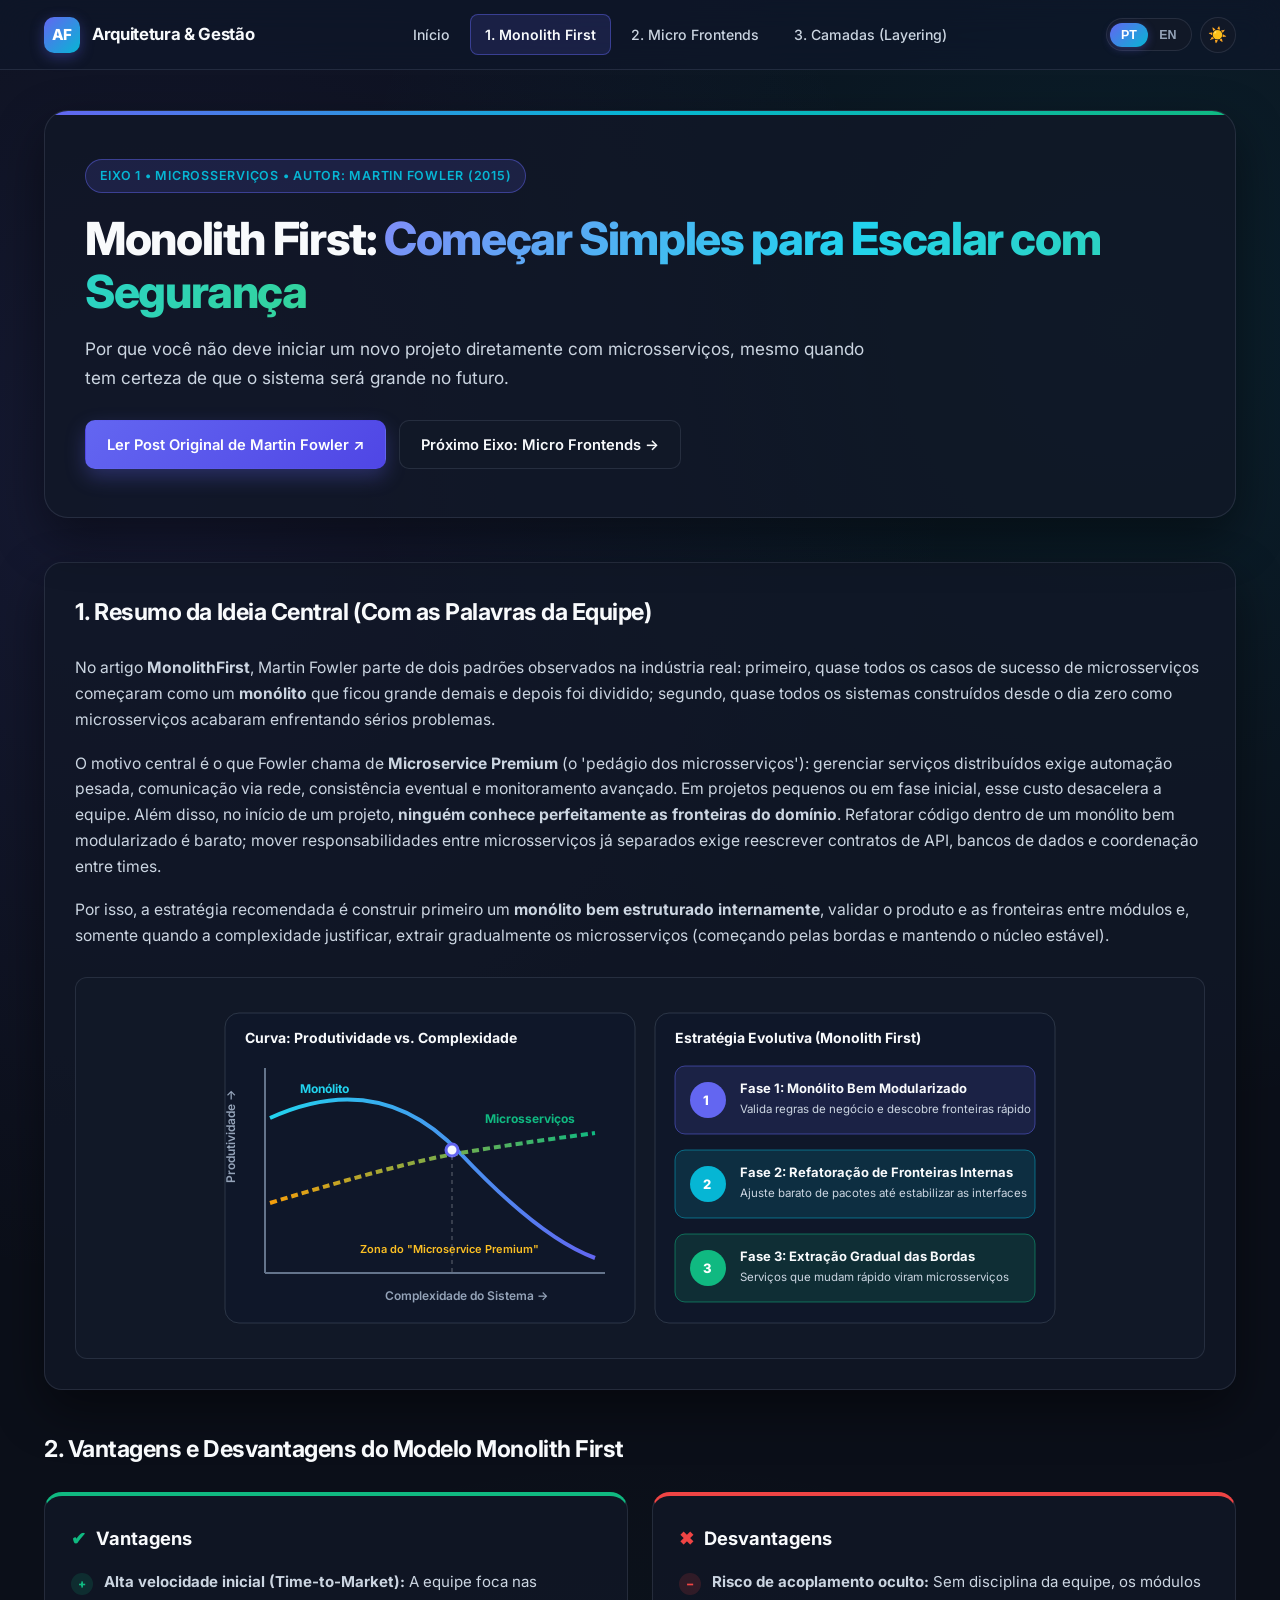
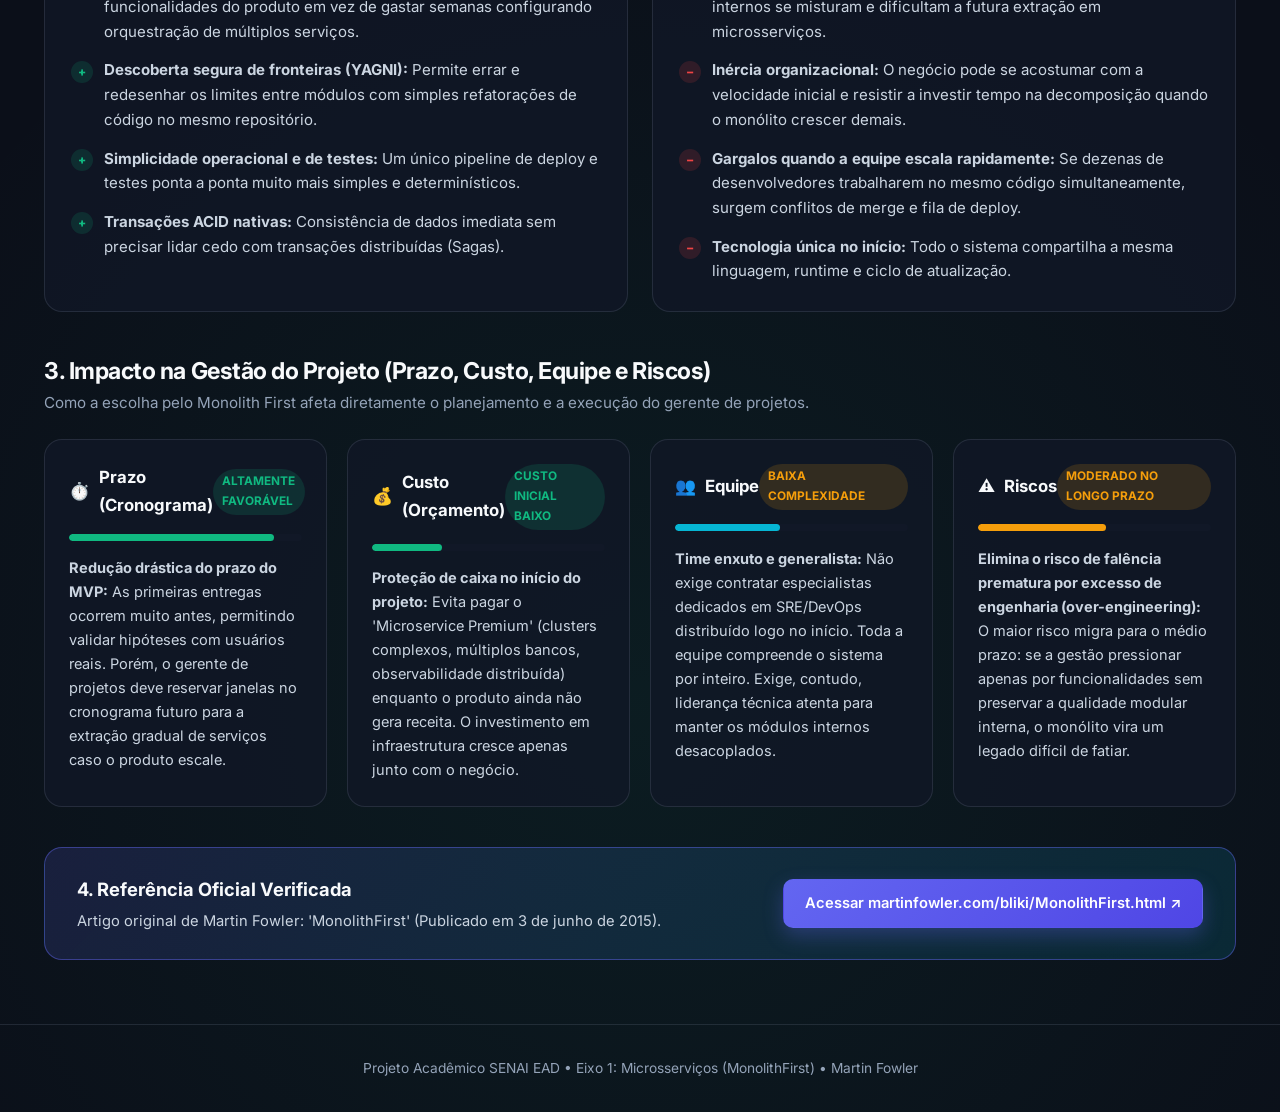
==== eixo1-monolith-first.html @ 69a6e4c3 "feat: site completo de Arquitetura de Software e Gestão de Projetos (PT/EN)" ====
<!DOCTYPE html>
<html lang="pt-BR" data-theme="dark">
<head>
  <meta charset="UTF-8" />
  <meta name="viewport" content="width=device-width, initial-scale=1.0" />
  <title>Eixo 1: Monolith First | Arquitetura & Gestão de Projetos</title>
  <link rel="preconnect" href="https://fonts.googleapis.com">
  <link rel="preconnect" href="https://fonts.gstatic.com" crossorigin>
  <link href="https://fonts.googleapis.com/css2?family=Inter:wght@400;500;600;700;800&family=JetBrains+Mono:wght@500&display=swap" rel="stylesheet">
  <link rel="stylesheet" href="styles.css" />
</head>
<body>
  <header class="navbar">
    <div class="navbar-inner">
      <a href="index.html" class="brand">
        <span class="brand-badge">AF</span>
        <span data-pt="Arquitetura & Gestão" data-en="Architecture & PM">Arquitetura & Gestão</span>
      </a>

      <nav class="nav-links">
        <a href="index.html" class="nav-link" data-pt="Início" data-en="Home">Início</a>
        <a href="eixo1-monolith-first.html" class="nav-link active" data-pt="1. Monolith First" data-en="1. Monolith First">1. Monolith First</a>
        <a href="eixo2-micro-frontends.html" class="nav-link" data-pt="2. Micro Frontends" data-en="2. Micro Frontends">2. Micro Frontends</a>
        <a href="eixo3-layering.html" class="nav-link" data-pt="3. Camadas (Layering)" data-en="3. Layering">3. Camadas (Layering)</a>
      </nav>

      <div class="nav-controls">
        <div class="lang-switch" role="group" aria-label="Idioma / Language">
          <button type="button" class="lang-btn active" data-lang="pt">PT</button>
          <button type="button" class="lang-btn" data-lang="en">EN</button>
        </div>
        <button type="button" id="theme-toggle" class="theme-btn" aria-label="Alternar tema">☀️</button>
      </div>
    </div>
  </header>

  <main class="container">
    <!-- Hero -->
    <section class="hero">
      <div class="eyebrow" data-pt="Eixo 1 • Microsserviços • Autor: Martin Fowler (2015)" data-en="Axis 1 • Microservices • Author: Martin Fowler (2015)">
        Eixo 1 • Microsserviços • Autor: Martin Fowler (2015)
      </div>
      <h1>
        <span>Monolith First:</span>
        <span class="gradient-text" data-pt="Começar Simples para Escalar com Segurança" data-en="Start Simple to Scale Safely">Começar Simples para Escalar com Segurança</span>
      </h1>
      <p class="hero-subtitle"
         data-pt="Por que você não deve iniciar um novo projeto diretamente com microsserviços, mesmo quando tem certeza de que o sistema será grande no futuro."
         data-en="Why you shouldn't start a new project with microservices right away, even if you're sure the application will be big enough to make it worthwhile.">
        Por que você não deve iniciar um novo projeto diretamente com microsserviços, mesmo quando tem certeza de que o sistema será grande no futuro.
      </p>
      <div class="hero-meta">
        <a href="https://martinfowler.com/bliki/MonolithFirst.html" target="_blank" rel="noopener" class="btn btn-primary"
           data-pt="Ler Post Original de Martin Fowler ↗" data-en="Read Martin Fowler's Original Post ↗">
          Ler Post Original de Martin Fowler ↗
        </a>
        <a href="eixo2-micro-frontends.html" class="btn btn-outline"
           data-pt="Próximo Eixo: Micro Frontends →" data-en="Next Axis: Micro Frontends →">
          Próximo Eixo: Micro Frontends →
        </a>
      </div>
    </section>

    <!-- 1. Resumo da Ideia Central -->
    <section class="diagram-box">
      <div class="section-header">
        <div>
          <h2 class="section-title" data-pt="1. Resumo da Ideia Central (Com as Palavras da Equipe)" data-en="1. Core Idea Summary (In Our Team's Words)">
            1. Resumo da Ideia Central (Com as Palavras da Equipe)
          </h2>
        </div>
      </div>

      <div style="display:grid;gap:1.1rem;color:var(--text-secondary);font-size:0.98rem;margin-bottom:1.75rem;">
        <p data-pt="No artigo <strong>MonolithFirst</strong>, Martin Fowler parte de dois padrões observados na indústria real: primeiro, quase todos os casos de sucesso de microsserviços começaram como um <strong>monólito</strong> que ficou grande demais e depois foi dividido; segundo, quase todos os sistemas construídos desde o dia zero como microsserviços acabaram enfrentando sérios problemas."
           data-en="In <strong>MonolithFirst</strong>, Martin Fowler starts from two real-world industry patterns: first, almost all successful microservice stories started with a <strong>monolith</strong> that got too big and was broken up; second, almost all systems built as a microservice system from scratch ended up in serious trouble.">
          No artigo <strong>MonolithFirst</strong>, Martin Fowler parte de dois padrões observados na indústria real: primeiro, quase todos os casos de sucesso de microsserviços começaram como um <strong>monólito</strong> que ficou grande demais e depois foi dividido; segundo, quase todos os sistemas construídos desde o dia zero como microsserviços acabaram enfrentando sérios problemas.
        </p>
        <p data-pt="O motivo central é o que Fowler chama de <strong>Microservice Premium</strong> (o 'pedágio dos microsserviços'): gerenciar serviços distribuídos exige automação pesada, comunicação via rede, consistência eventual e monitoramento avançado. Em projetos pequenos ou em fase inicial, esse custo desacelera a equipe. Além disso, no início de um projeto, <strong>ninguém conhece perfeitamente as fronteiras do domínio</strong>. Refatorar código dentro de um monólito bem modularizado é barato; mover responsabilidades entre microsserviços já separados exige reescrever contratos de API, bancos de dados e coordenação entre times."
           data-en="The core reason is what Fowler calls the <strong>Microservice Premium</strong>: managing distributed services demands heavy automation, network communication, eventual consistency, and advanced monitoring. Early in a project, this overhead slows the team down. Furthermore, at the start of any project, <strong>nobody truly knows where the right domain boundaries lie</strong>. Refactoring inside a well-modularized monolith is cheap; moving responsibilities across separate microservices requires rewriting API contracts, databases, and cross-team coordination.">
          O motivo central é o que Fowler chama de <strong>Microservice Premium</strong> (o 'pedágio dos microsserviços'): gerenciar serviços distribuídos exige automação pesada, comunicação via rede, consistência eventual e monitoramento avançado. Em projetos pequenos ou em fase inicial, esse custo desacelera a equipe. Além disso, no início de um projeto, <strong>ninguém conhece perfeitamente as fronteiras do domínio</strong>. Refatorar código dentro de um monólito bem modularizado é barato; mover responsabilidades entre microsserviços já separados exige reescrever contratos de API, bancos de dados e coordenação entre times.
        </p>
        <p data-pt="Por isso, a estratégia recomendada é construir primeiro um <strong>monólito bem estruturado internamente</strong>, validar o produto e as fronteiras entre módulos e, somente quando a complexidade justificar, extrair gradualmente os microsserviços (começando pelas bordas e mantendo o núcleo estável)."
           data-en="Therefore, the recommended strategy is to first build a <strong>well-structured monolith</strong>, validate the product and module boundaries, and only when complexity justifies it, gradually peel off microservices (starting at the edges while keeping a stable core).">
          Por isso, a estratégia recomendada é construir primeiro um <strong>monólito bem estruturado internamente</strong>, validar o produto e as fronteiras entre módulos e, somente quando a complexidade justificar, extrair gradualmente os microsserviços (começando pelas bordas e mantendo o núcleo estável).
        </p>
      </div>

      <!-- Diagrama SVG: Curva de Produtividade & Evolução Monolith First -->
      <div class="svg-container">
        <svg viewBox="0 0 860 340" width="860" height="340" xmlns="http://www.w3.org/2000/svg" role="img" aria-label="Curva Monolith vs Microservices">
          <defs>
            <linearGradient id="gradMono" x1="0" y1="0" x2="1" y2="0">
              <stop offset="0%" stop-color="#22d3ee" />
              <stop offset="100%" stop-color="#6366f1" />
            </linearGradient>
            <linearGradient id="gradMicro" x1="0" y1="0" x2="1" y2="0">
              <stop offset="0%" stop-color="#f59e0b" />
              <stop offset="100%" stop-color="#10b981" />
            </linearGradient>
          </defs>

          <!-- Left Panel: Productivity vs Complexity Graph -->
          <rect x="15" y="15" width="410" height="310" rx="14" fill="rgba(15,23,42,0.7)" stroke="rgba(148,163,184,0.22)" />
          <text x="35" y="45" fill="#f8fafc" font-size="14" font-weight="700">Curva: Produtividade vs. Complexidade</text>

          <!-- Axes -->
          <line x1="55" y1="275" x2="395" y2="275" stroke="#64748b" stroke-width="2" />
          <line x1="55" y1="275" x2="55" y2="70" stroke="#64748b" stroke-width="2" />
          <text x="175" y="302" fill="#94a3b8" font-size="12" font-weight="600">Complexidade do Sistema →</text>
          <text x="25" y="185" fill="#94a3b8" font-size="12" font-weight="600" transform="rotate(-90 25,185)">Produtividade →</text>

          <!-- Monolith Curve -->
          <path d="M 60 120 Q 170 70, 250 155 T 385 260" fill="none" stroke="url(#gradMono)" stroke-width="4" />
          <text x="90" y="95" fill="#22d3ee" font-size="12" font-weight="700">Monólito</text>

          <!-- Microservices Curve -->
          <path d="M 60 205 Q 190 165, 250 155 T 385 135" fill="none" stroke="url(#gradMicro)" stroke-width="4" stroke-dasharray="7 4" />
          <text x="275" y="125" fill="#10b981" font-size="12" font-weight="700">Microsserviços</text>

          <!-- Crossover Point -->
          <circle cx="242" cy="152" r="6" fill="#f8fafc" stroke="#6366f1" stroke-width="3" />
          <line x1="242" y1="158" x2="242" y2="275" stroke="rgba(248,250,252,0.35)" stroke-dasharray="4 4" />
          <text x="150" y="255" fill="#fbbf24" font-size="11" font-weight="600">Zona do "Microservice Premium"</text>

          <!-- Right Panel: 3-Step Evolutionary Strategy -->
          <rect x="445" y="15" width="400" height="310" rx="14" fill="rgba(15,23,42,0.7)" stroke="rgba(148,163,184,0.22)" />
          <text x="465" y="45" fill="#f8fafc" font-size="14" font-weight="700">Estratégia Evolutiva (Monolith First)</text>

          <!-- Step 1 -->
          <rect x="465" y="68" width="360" height="68" rx="10" fill="rgba(99,102,241,0.14)" stroke="rgba(99,102,241,0.5)" />
          <circle cx="498" cy="102" r="18" fill="#6366f1" />
          <text x="493" y="107" fill="#fff" font-size="13" font-weight="800">1</text>
          <text x="530" y="95" fill="#f8fafc" font-size="13" font-weight="700">Fase 1: Monólito Bem Modularizado</text>
          <text x="530" y="115" fill="#cbd5e1" font-size="11.5">Valida regras de negócio e descobre fronteiras rápido</text>

          <!-- Step 2 -->
          <rect x="465" y="152" width="360" height="68" rx="10" fill="rgba(6,182,212,0.14)" stroke="rgba(6,182,212,0.5)" />
          <circle cx="498" cy="186" r="18" fill="#06b6d4" />
          <text x="493" y="191" fill="#fff" font-size="13" font-weight="800">2</text>
          <text x="530" y="179" fill="#f8fafc" font-size="13" font-weight="700">Fase 2: Refatoração de Fronteiras Internas</text>
          <text x="530" y="199" fill="#cbd5e1" font-size="11.5">Ajuste barato de pacotes até estabilizar as interfaces</text>

          <!-- Step 3 -->
          <rect x="465" y="236" width="360" height="68" rx="10" fill="rgba(16,185,129,0.14)" stroke="rgba(16,185,129,0.5)" />
          <circle cx="498" cy="270" r="18" fill="#10b981" />
          <text x="493" y="275" fill="#fff" font-size="13" font-weight="800">3</text>
          <text x="530" y="263" fill="#f8fafc" font-size="13" font-weight="700">Fase 3: Extração Gradual das Bordas</text>
          <text x="530" y="283" fill="#cbd5e1" font-size="11.5">Serviços que mudam rápido viram microsserviços</text>
        </svg>
      </div>
    </section>

    <!-- 2. Vantagens e Desvantagens -->
    <section>
      <div class="section-header">
        <div>
          <h2 class="section-title" data-pt="2. Vantagens e Desvantagens do Modelo Monolith First" data-en="2. Pros & Cons of the Monolith First Approach">
            2. Vantagens e Desvantagens do Modelo Monolith First
          </h2>
        </div>
      </div>

      <div class="pros-cons-grid">
        <div class="pc-card pros">
          <div class="pc-title">
            <span style="color:var(--accent-3);">✔</span>
            <span data-pt="Vantagens" data-en="Advantages (Pros)">Vantagens</span>
          </div>
          <ul class="pc-list">
            <li>
              <span class="pc-badge">+</span>
              <span data-pt="<strong>Alta velocidade inicial (Time-to-Market):</strong> A equipe foca nas funcionalidades do produto em vez de gastar semanas configurando orquestração de múltiplos serviços."
                    data-en="<strong>High initial speed (Time-to-Market):</strong> The team focuses on product features rather than spending weeks setting up multi-service orchestration.">
                <strong>Alta velocidade inicial (Time-to-Market):</strong> A equipe foca nas funcionalidades do produto em vez de gastar semanas configurando orquestração de múltiplos serviços.
              </span>
            </li>
            <li>
              <span class="pc-badge">+</span>
              <span data-pt="<strong>Descoberta segura de fronteiras (YAGNI):</strong> Permite errar e redesenhar os limites entre módulos com simples refatorações de código no mesmo repositório."
                    data-en="<strong>Safe boundary discovery (YAGNI):</strong> Allows refactoring module boundaries cheaply within a single codebase while learning the domain.">
                <strong>Descoberta segura de fronteiras (YAGNI):</strong> Permite errar e redesenhar os limites entre módulos com simples refatorações de código no mesmo repositório.
              </span>
            </li>
            <li>
              <span class="pc-badge">+</span>
              <span data-pt="<strong>Simplicidade operacional e de testes:</strong> Um único pipeline de deploy e testes ponta a ponta muito mais simples e determinísticos."
                    data-en="<strong>Operational and testing simplicity:</strong> A single deployment pipeline and much simpler, deterministic end-to-end testing.">
                <strong>Simplicidade operacional e de testes:</strong> Um único pipeline de deploy e testes ponta a ponta muito mais simples e determinísticos.
              </span>
            </li>
            <li>
              <span class="pc-badge">+</span>
              <span data-pt="<strong>Transações ACID nativas:</strong> Consistência de dados imediata sem precisar lidar cedo com transações distribuídas (Sagas)."
                    data-en="<strong>Native ACID transactions:</strong> Immediate data consistency without dealing prematurely with distributed transactions (Sagas).">
                <strong>Transações ACID nativas:</strong> Consistência de dados imediata sem precisar lidar cedo com transações distribuídas (Sagas).
              </span>
            </li>
          </ul>
        </div>

        <div class="pc-card cons">
          <div class="pc-title">
            <span style="color:var(--accent-danger);">✖</span>
            <span data-pt="Desvantagens" data-en="Disadvantages (Cons)">Desvantagens</span>
          </div>
          <ul class="pc-list">
            <li>
              <span class="pc-badge">−</span>
              <span data-pt="<strong>Risco de acoplamento oculto:</strong> Sem disciplina da equipe, os módulos internos se misturam e dificultam a futura extração em microsserviços."
                    data-en="<strong>Risk of hidden coupling:</strong> Without strict team discipline, internal modules become tangled, making future extraction hard.">
                <strong>Risco de acoplamento oculto:</strong> Sem disciplina da equipe, os módulos internos se misturam e dificultam a futura extração em microsserviços.
              </span>
            </li>
            <li>
              <span class="pc-badge">−</span>
              <span data-pt="<strong>Inércia organizacional:</strong> O negócio pode se acostumar com a velocidade inicial e resistir a investir tempo na decomposição quando o monólito crescer demais."
                    data-en="<strong>Organizational inertia:</strong> Stakeholders may resist investing time to decompose the monolith once it grows too large.">
                <strong>Inércia organizacional:</strong> O negócio pode se acostumar com a velocidade inicial e resistir a investir tempo na decomposição quando o monólito crescer demais.
              </span>
            </li>
            <li>
              <span class="pc-badge">−</span>
              <span data-pt="<strong>Gargalos quando a equipe escala rapidamente:</strong> Se dezenas de desenvolvedores trabalharem no mesmo código simultaneamente, surgem conflitos de merge e fila de deploy."
                    data-en="<strong>Bottlenecks when scaling teams rapidly:</strong> Dozens of developers committing to the same deployable unit can cause merge conflicts and release queues.">
                <strong>Gargalos quando a equipe escala rapidamente:</strong> Se dezenas de desenvolvedores trabalharem no mesmo código simultaneamente, surgem conflitos de merge e fila de deploy.
              </span>
            </li>
            <li>
              <span class="pc-badge">−</span>
              <span data-pt="<strong>Tecnologia única no início:</strong> Todo o sistema compartilha a mesma linguagem, runtime e ciclo de atualização."
                    data-en="<strong>Single technology stack initially:</strong> The entire system shares the same language, runtime, and upgrade cycle.">
                <strong>Tecnologia única no início:</strong> Todo o sistema compartilha a mesma linguagem, runtime e ciclo de atualização.
              </span>
            </li>
          </ul>
        </div>
      </div>
    </section>

    <!-- 3. Impacto na Gestão do Projeto -->
    <section>
      <div class="section-header">
        <div>
          <h2 class="section-title" data-pt="3. Impacto na Gestão do Projeto (Prazo, Custo, Equipe e Riscos)" data-en="3. Impact on Project Management (Schedule, Cost, Team & Risks)">
            3. Impacto na Gestão do Projeto (Prazo, Custo, Equipe e Riscos)
          </h2>
          <p class="section-desc" data-pt="Como a escolha pelo Monolith First afeta diretamente o planejamento e a execução do gerente de projetos." data-en="How choosing Monolith First directly impacts project planning and execution.">
            Como a escolha pelo Monolith First afeta diretamente o planejamento e a execução do gerente de projetos.
          </p>
        </div>
      </div>

      <div class="pm-grid">
        <!-- Prazo -->
        <div class="pm-card">
          <div class="pm-card-header">
            <div class="pm-pillar-title">
              <span>⏱️</span>
              <span data-pt="Prazo (Cronograma)" data-en="Schedule (Time)">Prazo (Cronograma)</span>
            </div>
            <span class="pm-level level-low" data-pt="Altamente Favorável" data-en="Highly Favorable">Altamente Favorável</span>
          </div>
          <div class="progress-bar">
            <div class="progress-fill" style="width: 88%; background: var(--accent-3);"></div>
          </div>
          <p data-pt="<strong>Redução drástica do prazo do MVP:</strong> As primeiras entregas ocorrem muito antes, permitindo validar hipóteses com usuários reais. Porém, o gerente de projetos deve reservar janelas no cronograma futuro para a extração gradual de serviços caso o produto escale."
             data-en="<strong>Drastic reduction in MVP schedule:</strong> Early milestones ship much faster, validating hypotheses with real users. However, the project manager must budget future roadmap capacity for gradual service extraction if the product scales.">
            <strong>Redução drástica do prazo do MVP:</strong> As primeiras entregas ocorrem muito antes, permitindo validar hipóteses com usuários reais. Porém, o gerente de projetos deve reservar janelas no cronograma futuro para a extração gradual de serviços caso o produto escale.
          </p>
        </div>

        <!-- Custo -->
        <div class="pm-card">
          <div class="pm-card-header">
            <div class="pm-pillar-title">
              <span>💰</span>
              <span data-pt="Custo (Orçamento)" data-en="Cost (Budget)">Custo (Orçamento)</span>
            </div>
            <span class="pm-level level-low" data-pt="Custo Inicial Baixo" data-en="Low Upfront Cost">Custo Inicial Baixo</span>
          </div>
          <div class="progress-bar">
            <div class="progress-fill" style="width: 30%; background: var(--accent-3);"></div>
          </div>
          <p data-pt="<strong>Proteção de caixa no início do projeto:</strong> Evita pagar o 'Microservice Premium' (clusters complexos, múltiplos bancos, observabilidade distribuída) enquanto o produto ainda não gera receita. O investimento em infraestrutura cresce apenas junto com o negócio."
             data-en="<strong>Protects early project budget:</strong> Avoids paying the 'Microservice Premium' (complex clusters, multiple databases, distributed tracing) before the product generates revenue. Infrastructure spend scales alongside business growth.">
            <strong>Proteção de caixa no início do projeto:</strong> Evita pagar o 'Microservice Premium' (clusters complexos, múltiplos bancos, observabilidade distribuída) enquanto o produto ainda não gera receita. O investimento em infraestrutura cresce apenas junto com o negócio.
          </p>
        </div>

        <!-- Equipe -->
        <div class="pm-card">
          <div class="pm-card-header">
            <div class="pm-pillar-title">
              <span>👥</span>
              <span data-pt="Equipe" data-en="Team">Equipe</span>
            </div>
            <span class="pm-level level-med" data-pt="Baixa Complexidade" data-en="Low Complexity">Baixa Complexidade</span>
          </div>
          <div class="progress-bar">
            <div class="progress-fill" style="width: 45%; background: var(--accent-2);"></div>
          </div>
          <p data-pt="<strong>Time enxuto e generalista:</strong> Não exige contratar especialistas dedicados em SRE/DevOps distribuído logo no início. Toda a equipe compreende o sistema por inteiro. Exige, contudo, liderança técnica atenta para manter os módulos internos desacoplados."
             data-en="<strong>Lean, generalist team:</strong> Does not require hiring dedicated distributed SRE/DevOps specialists on day one. The whole team understands the entire codebase, though strong tech leadership is needed to enforce clean module boundaries.">
            <strong>Time enxuto e generalista:</strong> Não exige contratar especialistas dedicados em SRE/DevOps distribuído logo no início. Toda a equipe compreende o sistema por inteiro. Exige, contudo, liderança técnica atenta para manter os módulos internos desacoplados.
          </p>
        </div>

        <!-- Riscos -->
        <div class="pm-card">
          <div class="pm-card-header">
            <div class="pm-pillar-title">
              <span>⚠️</span>
              <span data-pt="Riscos" data-en="Risks">Riscos</span>
            </div>
            <span class="pm-level level-med" data-pt="Moderado no Longo Prazo" data-en="Moderate Long-Term">Moderado no Longo Prazo</span>
          </div>
          <div class="progress-bar">
            <div class="progress-fill" style="width: 55%; background: var(--accent-warn);"></div>
          </div>
          <p data-pt="<strong>Elimina o risco de falência prematura por excesso de engenharia (over-engineering):</strong> O maior risco migra para o médio prazo: se a gestão pressionar apenas por funcionalidades sem preservar a qualidade modular interna, o monólito vira um legado difícil de fatiar."
             data-en="<strong>Eliminates premature failure from over-engineering:</strong> The main risk shifts to the medium term: if management pushes solely for features while neglecting internal modularity, the monolith degrades into a legacy 'Big Ball of Mud'.">
            <strong>Elimina o risco de falência prematura por excesso de engenharia (over-engineering):</strong> O maior risco migra para o médio prazo: se a gestão pressionar apenas por funcionalidades sem preservar a qualidade modular interna, o monólito vira um legado difícil de fatiar.
          </p>
        </div>
      </div>
    </section>

    <!-- 4. Link para o Post Original -->
    <section class="original-banner">
      <div>
        <h3 style="font-size:1.15rem;margin-bottom:0.3rem;"
            data-pt="4. Referência Oficial Verificada"
            data-en="4. Verified Official Reference">4. Referência Oficial Verificada</h3>
        <p style="color:var(--text-secondary);font-size:0.92rem;"
           data-pt="Artigo original de Martin Fowler: 'MonolithFirst' (Publicado em 3 de junho de 2015)."
           data-en="Original article by Martin Fowler: 'MonolithFirst' (Published June 3, 2015).">
          Artigo original de Martin Fowler: 'MonolithFirst' (Publicado em 3 de junho de 2015).
        </p>
      </div>
      <a href="https://martinfowler.com/bliki/MonolithFirst.html" target="_blank" rel="noopener" class="btn btn-primary"
         data-pt="Acessar martinfowler.com/bliki/MonolithFirst.html ↗"
         data-en="Visit martinfowler.com/bliki/MonolithFirst.html ↗">
        Acessar martinfowler.com/bliki/MonolithFirst.html ↗
      </a>
    </section>
  </main>

  <footer class="footer">
    <p data-pt="Projeto Acadêmico SENAI EAD • Eixo 1: Microsserviços (MonolithFirst) • Martin Fowler"
       data-en="SENAI EAD Academic Project • Axis 1: Microservices (MonolithFirst) • Martin Fowler">
      Projeto Acadêmico SENAI EAD • Eixo 1: Microsserviços (MonolithFirst) • Martin Fowler
    </p>
  </footer>

  <script src="script.js"></script>
</body>
</html>
---- styles.css ----
:root {
  --bg-primary: #0b0f19;
  --bg-secondary: #111827;
  --bg-card: rgba(17, 24, 39, 0.78);
  --bg-card-hover: rgba(31, 41, 55, 0.9);
  --bg-glass: rgba(15, 23, 42, 0.72);
  --text-primary: #f8fafc;
  --text-secondary: #cbd5e1;
  --text-muted: #94a3b8;
  --border-color: rgba(148, 163, 184, 0.16);
  --border-highlight: rgba(99, 102, 241, 0.45);
  --accent-1: #6366f1;
  --accent-1-soft: rgba(99, 102, 241, 0.15);
  --accent-2: #06b6d4;
  --accent-2-soft: rgba(6, 182, 212, 0.15);
  --accent-3: #10b981;
  --accent-3-soft: rgba(16, 185, 129, 0.15);
  --accent-warn: #f59e0b;
  --accent-warn-soft: rgba(245, 158, 11, 0.15);
  --accent-danger: #ef4444;
  --accent-danger-soft: rgba(239, 68, 68, 0.15);
  --shadow-lg: 0 20px 50px rgba(0, 0, 0, 0.45);
  --radius-md: 12px;
  --radius-lg: 18px;
  --radius-xl: 24px;
  --font-sans: 'Inter', -apple-system, BlinkMacSystemFont, 'Segoe UI', Roboto, sans-serif;
  --font-mono: 'JetBrains Mono', 'Fira Code', monospace;
}

[data-theme="light"] {
  --bg-primary: #f8fafc;
  --bg-secondary: #f1f5f9;
  --bg-card: rgba(255, 255, 255, 0.92);
  --bg-card-hover: #ffffff;
  --bg-glass: rgba(255, 255, 255, 0.85);
  --text-primary: #0f172a;
  --text-secondary: #334155;
  --text-muted: #64748b;
  --border-color: rgba(15, 23, 42, 0.1);
  --border-highlight: rgba(79, 70, 229, 0.4);
  --shadow-lg: 0 16px 40px rgba(15, 23, 42, 0.08);
}

* {
  box-sizing: border-box;
  margin: 0;
  padding: 0;
}

html {
  scroll-behavior: smooth;
}

body {
  font-family: var(--font-sans);
  background-color: var(--bg-primary);
  color: var(--text-primary);
  line-height: 1.65;
  min-height: 100vh;
  overflow-x: hidden;
  background-image:
    radial-gradient(circle at 12% 18%, rgba(99, 102, 241, 0.12), transparent 32%),
    radial-gradient(circle at 88% 12%, rgba(6, 182, 212, 0.1), transparent 30%),
    radial-gradient(circle at 50% 85%, rgba(16, 185, 129, 0.08), transparent 36%);
  transition: background-color 0.25s ease, color 0.25s ease;
}

a {
  color: inherit;
  text-decoration: none;
}

/* Header & Navbar */
.navbar {
  position: sticky;
  top: 0;
  z-index: 100;
  backdrop-filter: blur(16px);
  -webkit-backdrop-filter: blur(16px);
  background: var(--bg-glass);
  border-bottom: 1px solid var(--border-color);
}

.navbar-inner {
  max-width: 1240px;
  margin: 0 auto;
  padding: 0.9rem 1.5rem;
  display: flex;
  align-items: center;
  justify-content: space-between;
  gap: 1rem;
  flex-wrap: wrap;
}

.brand {
  display: flex;
  align-items: center;
  gap: 0.75rem;
  font-weight: 700;
  font-size: 1.05rem;
  letter-spacing: -0.02em;
}

.brand-badge {
  width: 36px;
  height: 36px;
  border-radius: 10px;
  background: linear-gradient(135deg, var(--accent-1), var(--accent-2));
  display: grid;
  place-items: center;
  color: #fff;
  font-weight: 800;
  font-size: 0.95rem;
  box-shadow: 0 4px 14px rgba(99, 102, 241, 0.35);
}

.nav-links {
  display: flex;
  align-items: center;
  gap: 0.35rem;
  flex-wrap: wrap;
}

.nav-link {
  padding: 0.48rem 0.85rem;
  border-radius: 8px;
  font-size: 0.88rem;
  font-weight: 500;
  color: var(--text-secondary);
  transition: all 0.2s ease;
  border: 1px solid transparent;
}

.nav-link:hover {
  color: var(--text-primary);
  background: var(--accent-1-soft);
}

.nav-link.active {
  color: var(--text-primary);
  background: var(--accent-1-soft);
  border-color: var(--border-highlight);
  font-weight: 600;
}

.nav-controls {
  display: flex;
  align-items: center;
  gap: 0.5rem;
}

.lang-switch {
  display: inline-flex;
  background: var(--bg-secondary);
  border: 1px solid var(--border-color);
  border-radius: 999px;
  padding: 0.2rem;
}

.lang-btn {
  border: none;
  background: transparent;
  color: var(--text-muted);
  font-size: 0.78rem;
  font-weight: 700;
  padding: 0.32rem 0.7rem;
  border-radius: 999px;
  cursor: pointer;
  transition: all 0.2s ease;
}

.lang-btn.active {
  background: linear-gradient(135deg, var(--accent-1), var(--accent-2));
  color: #fff;
  box-shadow: 0 2px 8px rgba(99, 102, 241, 0.35);
}

.theme-btn {
  border: 1px solid var(--border-color);
  background: var(--bg-secondary);
  color: var(--text-secondary);
  width: 36px;
  height: 36px;
  border-radius: 50%;
  cursor: pointer;
  display: grid;
  place-items: center;
  font-size: 0.95rem;
  transition: all 0.2s ease;
}

.theme-btn:hover {
  border-color: var(--border-highlight);
  color: var(--text-primary);
}

/* Main Container */
.container {
  max-width: 1240px;
  margin: 0 auto;
  padding: 2.5rem 1.5rem 4rem;
}

/* Hero Section */
.hero {
  position: relative;
  padding: 3rem 2.5rem;
  border-radius: var(--radius-xl);
  background: var(--bg-card);
  border: 1px solid var(--border-color);
  box-shadow: var(--shadow-lg);
  margin-bottom: 2.75rem;
  overflow: hidden;
}

.hero::before {
  content: '';
  position: absolute;
  top: 0;
  left: 0;
  right: 0;
  height: 4px;
  background: linear-gradient(90deg, var(--accent-1), var(--accent-2), var(--accent-3));
}

.eyebrow {
  display: inline-flex;
  align-items: center;
  gap: 0.5rem;
  padding: 0.35rem 0.85rem;
  border-radius: 999px;
  font-size: 0.78rem;
  font-weight: 600;
  text-transform: uppercase;
  letter-spacing: 0.06em;
  background: var(--accent-1-soft);
  color: var(--accent-2);
  border: 1px solid var(--border-highlight);
  margin-bottom: 1.15rem;
}

.hero h1 {
  font-size: clamp(1.85rem, 3.6vw, 2.85rem);
  font-weight: 800;
  line-height: 1.18;
  letter-spacing: -0.03em;
  margin-bottom: 1rem;
}

.gradient-text {
  background: linear-gradient(135deg, #818cf8, #22d3ee, #34d399);
  -webkit-background-clip: text;
  -webkit-text-fill-color: transparent;
}

.hero-subtitle {
  font-size: 1.08rem;
  color: var(--text-secondary);
  max-width: 780px;
  margin-bottom: 1.75rem;
}

.hero-meta {
  display: flex;
  flex-wrap: wrap;
  gap: 0.85rem;
  align-items: center;
}

.btn {
  display: inline-flex;
  align-items: center;
  gap: 0.55rem;
  padding: 0.72rem 1.3rem;
  border-radius: 10px;
  font-weight: 600;
  font-size: 0.92rem;
  cursor: pointer;
  transition: all 0.2s ease;
  border: 1px solid transparent;
}

.btn-primary {
  background: linear-gradient(135deg, var(--accent-1), #4f46e5);
  color: #fff;
  box-shadow: 0 8px 20px rgba(99, 102, 241, 0.3);
}

.btn-primary:hover {
  transform: translateY(-2px);
  box-shadow: 0 12px 26px rgba(99, 102, 241, 0.42);
}

.btn-outline {
  background: var(--bg-secondary);
  color: var(--text-primary);
  border-color: var(--border-color);
}

.btn-outline:hover {
  border-color: var(--border-highlight);
  background: var(--accent-1-soft);
}

/* Section Titles */
.section-header {
  display: flex;
  align-items: flex-end;
  justify-content: space-between;
  gap: 1rem;
  margin-bottom: 1.5rem;
  flex-wrap: wrap;
}

.section-title {
  font-size: 1.45rem;
  font-weight: 700;
  letter-spacing: -0.02em;
}

.section-desc {
  color: var(--text-muted);
  font-size: 0.95rem;
}

/* 3 Axes Cards Grid */
.cards-grid {
  display: grid;
  grid-template-columns: repeat(auto-fit, minmax(330px, 1fr));
  gap: 1.5rem;
  margin-bottom: 3rem;
}

.axis-card {
  background: var(--bg-card);
  border: 1px solid var(--border-color);
  border-radius: var(--radius-lg);
  padding: 1.75rem;
  display: flex;
  flex-direction: column;
  justify-content: space-between;
  transition: all 0.25s ease;
  position: relative;
  overflow: hidden;
}

.axis-card:hover {
  transform: translateY(-5px);
  border-color: var(--border-highlight);
  box-shadow: var(--shadow-lg);
}

.axis-tag {
  display: inline-flex;
  align-items: center;
  gap: 0.4rem;
  font-size: 0.75rem;
  font-weight: 700;
  text-transform: uppercase;
  letter-spacing: 0.05em;
  padding: 0.3rem 0.7rem;
  border-radius: 6px;
  margin-bottom: 1rem;
  width: fit-content;
}

.tag-eixo1 {
  background: var(--accent-1-soft);
  color: #818cf8;
}

.tag-eixo2 {
  background: var(--accent-2-soft);
  color: #22d3ee;
}

.tag-eixo3 {
  background: var(--accent-3-soft);
  color: #34d399;
}

.axis-card h3 {
  font-size: 1.32rem;
  font-weight: 700;
  margin-bottom: 0.6rem;
}

.axis-card p {
  color: var(--text-secondary);
  font-size: 0.94rem;
  margin-bottom: 1.25rem;
}

.mini-metrics {
  display: grid;
  grid-template-columns: repeat(2, 1fr);
  gap: 0.6rem;
  margin-bottom: 1.35rem;
  padding: 0.85rem;
  border-radius: var(--radius-md);
  background: var(--bg-secondary);
  border: 1px solid var(--border-color);
}

.mini-metric {
  font-size: 0.8rem;
}

.mini-metric span {
  display: block;
  color: var(--text-muted);
  font-size: 0.72rem;
  text-transform: uppercase;
}

.mini-metric strong {
  color: var(--text-primary);
}

.card-footer {
  display: flex;
  align-items: center;
  justify-content: space-between;
  padding-top: 1rem;
  border-top: 1px solid var(--border-color);
  font-size: 0.88rem;
  font-weight: 600;
  color: var(--accent-2);
}

/* Interactive Diagram Panels */
.diagram-box {
  background: var(--bg-card);
  border: 1px solid var(--border-color);
  border-radius: var(--radius-lg);
  padding: 1.85rem;
  margin-bottom: 2.5rem;
  box-shadow: var(--shadow-lg);
}

.diagram-header {
  display: flex;
  justify-content: space-between;
  align-items: center;
  gap: 1rem;
  margin-bottom: 1.25rem;
  flex-wrap: wrap;
}

.svg-container {
  width: 100%;
  overflow-x: auto;
  background: var(--bg-secondary);
  border-radius: var(--radius-md);
  border: 1px solid var(--border-color);
  padding: 1.25rem;
  display: flex;
  justify-content: center;
}

.svg-container svg {
  max-width: 100%;
  height: auto;
}

/* Pros & Cons Grid */
.pros-cons-grid {
  display: grid;
  grid-template-columns: repeat(auto-fit, minmax(300px, 1fr));
  gap: 1.5rem;
  margin-bottom: 2.5rem;
}

.pc-card {
  background: var(--bg-card);
  border: 1px solid var(--border-color);
  border-radius: var(--radius-lg);
  padding: 1.65rem;
}

.pc-card.pros {
  border-top: 4px solid var(--accent-3);
}

.pc-card.cons {
  border-top: 4px solid var(--accent-danger);
}

.pc-title {
  display: flex;
  align-items: center;
  gap: 0.6rem;
  font-size: 1.15rem;
  font-weight: 700;
  margin-bottom: 1.1rem;
}

.pc-list {
  list-style: none;
  display: flex;
  flex-direction: column;
  gap: 0.85rem;
}

.pc-list li {
  display: flex;
  align-items: flex-start;
  gap: 0.65rem;
  font-size: 0.94rem;
  color: var(--text-secondary);
}

.pc-badge {
  flex-shrink: 0;
  width: 22px;
  height: 22px;
  border-radius: 50%;
  display: grid;
  place-items: center;
  font-size: 0.75rem;
  font-weight: 800;
  margin-top: 0.15rem;
}

.pros .pc-badge {
  background: var(--accent-3-soft);
  color: var(--accent-3);
}

.cons .pc-badge {
  background: var(--accent-danger-soft);
  color: var(--accent-danger);
}

/* Project Management 4 Pillars Grid (Prazo, Custo, Equipe, Riscos) */
.pm-grid {
  display: grid;
  grid-template-columns: repeat(auto-fit, minmax(265px, 1fr));
  gap: 1.25rem;
  margin-bottom: 2.5rem;
}

.pm-card {
  background: var(--bg-card);
  border: 1px solid var(--border-color);
  border-radius: var(--radius-lg);
  padding: 1.5rem;
  transition: all 0.2s ease;
}

.pm-card:hover {
  border-color: var(--border-highlight);
}

.pm-card-header {
  display: flex;
  align-items: center;
  justify-content: space-between;
  margin-bottom: 0.9rem;
}

.pm-pillar-title {
  display: flex;
  align-items: center;
  gap: 0.55rem;
  font-weight: 700;
  font-size: 1.05rem;
}

.pm-level {
  font-size: 0.74rem;
  font-weight: 700;
  padding: 0.22rem 0.6rem;
  border-radius: 999px;
  text-transform: uppercase;
}

.level-low {
  background: var(--accent-3-soft);
  color: var(--accent-3);
}

.level-med {
  background: var(--accent-warn-soft);
  color: var(--accent-warn);
}

.level-high {
  background: var(--accent-danger-soft);
  color: var(--accent-danger);
}

.progress-bar {
  width: 100%;
  height: 7px;
  background: var(--bg-secondary);
  border-radius: 999px;
  overflow: hidden;
  margin-bottom: 0.95rem;
}

.progress-fill {
  height: 100%;
  border-radius: 999px;
  transition: width 0.6s ease;
}

.pm-card p {
  font-size: 0.91rem;
  color: var(--text-secondary);
}

/* Interactive Simulator / Comparison Table */
.comparison-table-wrap {
  overflow-x: auto;
  background: var(--bg-card);
  border: 1px solid var(--border-color);
  border-radius: var(--radius-lg);
  margin-bottom: 3rem;
}

.comparison-table {
  width: 100%;
  border-collapse: collapse;
  text-align: left;
  font-size: 0.92rem;
}

.comparison-table th,
.comparison-table td {
  padding: 1rem 1.25rem;
  border-bottom: 1px solid var(--border-color);
}

.comparison-table th {
  background: var(--bg-secondary);
  color: var(--text-muted);
  font-size: 0.78rem;
  text-transform: uppercase;
  letter-spacing: 0.05em;
}

.comparison-table tr:last-child td {
  border-bottom: none;
}

/* Team Section & LinkedIn Box */
.team-grid {
  display: grid;
  grid-template-columns: repeat(auto-fit, minmax(260px, 1fr));
  gap: 1.25rem;
  margin-bottom: 1.5rem;
}

.member-card {
  background: var(--bg-card);
  border: 1px solid var(--border-color);
  border-radius: var(--radius-lg);
  padding: 1.35rem;
  display: flex;
  align-items: center;
  gap: 1rem;
}

.avatar {
  width: 48px;
  height: 48px;
  border-radius: 12px;
  background: linear-gradient(135deg, var(--accent-1), var(--accent-2));
  color: #fff;
  display: grid;
  place-items: center;
  font-weight: 800;
  font-size: 1.1rem;
  flex-shrink: 0;
}

.member-info h4 {
  font-size: 1rem;
  font-weight: 700;
  margin-bottom: 0.15rem;
}

.member-info p {
  font-size: 0.82rem;
  color: var(--text-muted);
  margin-bottom: 0.45rem;
}

.member-links {
  display: flex;
  gap: 0.6rem;
  font-size: 0.8rem;
  font-weight: 600;
}

.member-links a {
  color: var(--accent-2);
}

.member-links a:hover {
  text-decoration: underline;
}

.add-member-form {
  background: var(--bg-secondary);
  border: 1px dashed var(--border-color);
  border-radius: var(--radius-lg);
  padding: 1.25rem;
  display: flex;
  flex-wrap: wrap;
  gap: 0.75rem;
  align-items: center;
  margin-bottom: 3rem;
}

.input-field {
  flex: 1;
  min-width: 200px;
  padding: 0.65rem 0.9rem;
  border-radius: 8px;
  border: 1px solid var(--border-color);
  background: var(--bg-primary);
  color: var(--text-primary);
  font-size: 0.88rem;
}

.linkedin-box {
  background: var(--bg-card);
  border: 1px solid var(--border-color);
  border-radius: var(--radius-lg);
  padding: 1.75rem;
  margin-bottom: 2.5rem;
}

.linkedin-text {
  background: var(--bg-secondary);
  border: 1px solid var(--border-color);
  border-radius: var(--radius-md);
  padding: 1.25rem;
  font-family: var(--font-sans);
  font-size: 0.92rem;
  color: var(--text-secondary);
  white-space: pre-line;
  margin: 1rem 0;
}

/* Callout / Original Post Banner */
.original-banner {
  background: linear-gradient(135deg, rgba(99, 102, 241, 0.16), rgba(6, 182, 212, 0.14));
  border: 1px solid var(--border-highlight);
  border-radius: var(--radius-lg);
  padding: 1.6rem 2rem;
  display: flex;
  align-items: center;
  justify-content: space-between;
  gap: 1.5rem;
  flex-wrap: wrap;
  margin-top: 2rem;
}

.footer {
  border-top: 1px solid var(--border-color);
  padding: 2rem 1.5rem;
  text-align: center;
  color: var(--text-muted);
  font-size: 0.86rem;
}

@media (max-width: 768px) {
  .hero {
    padding: 2rem 1.35rem;
  }
  .navbar-inner {
    justify-content: center;
  }
}
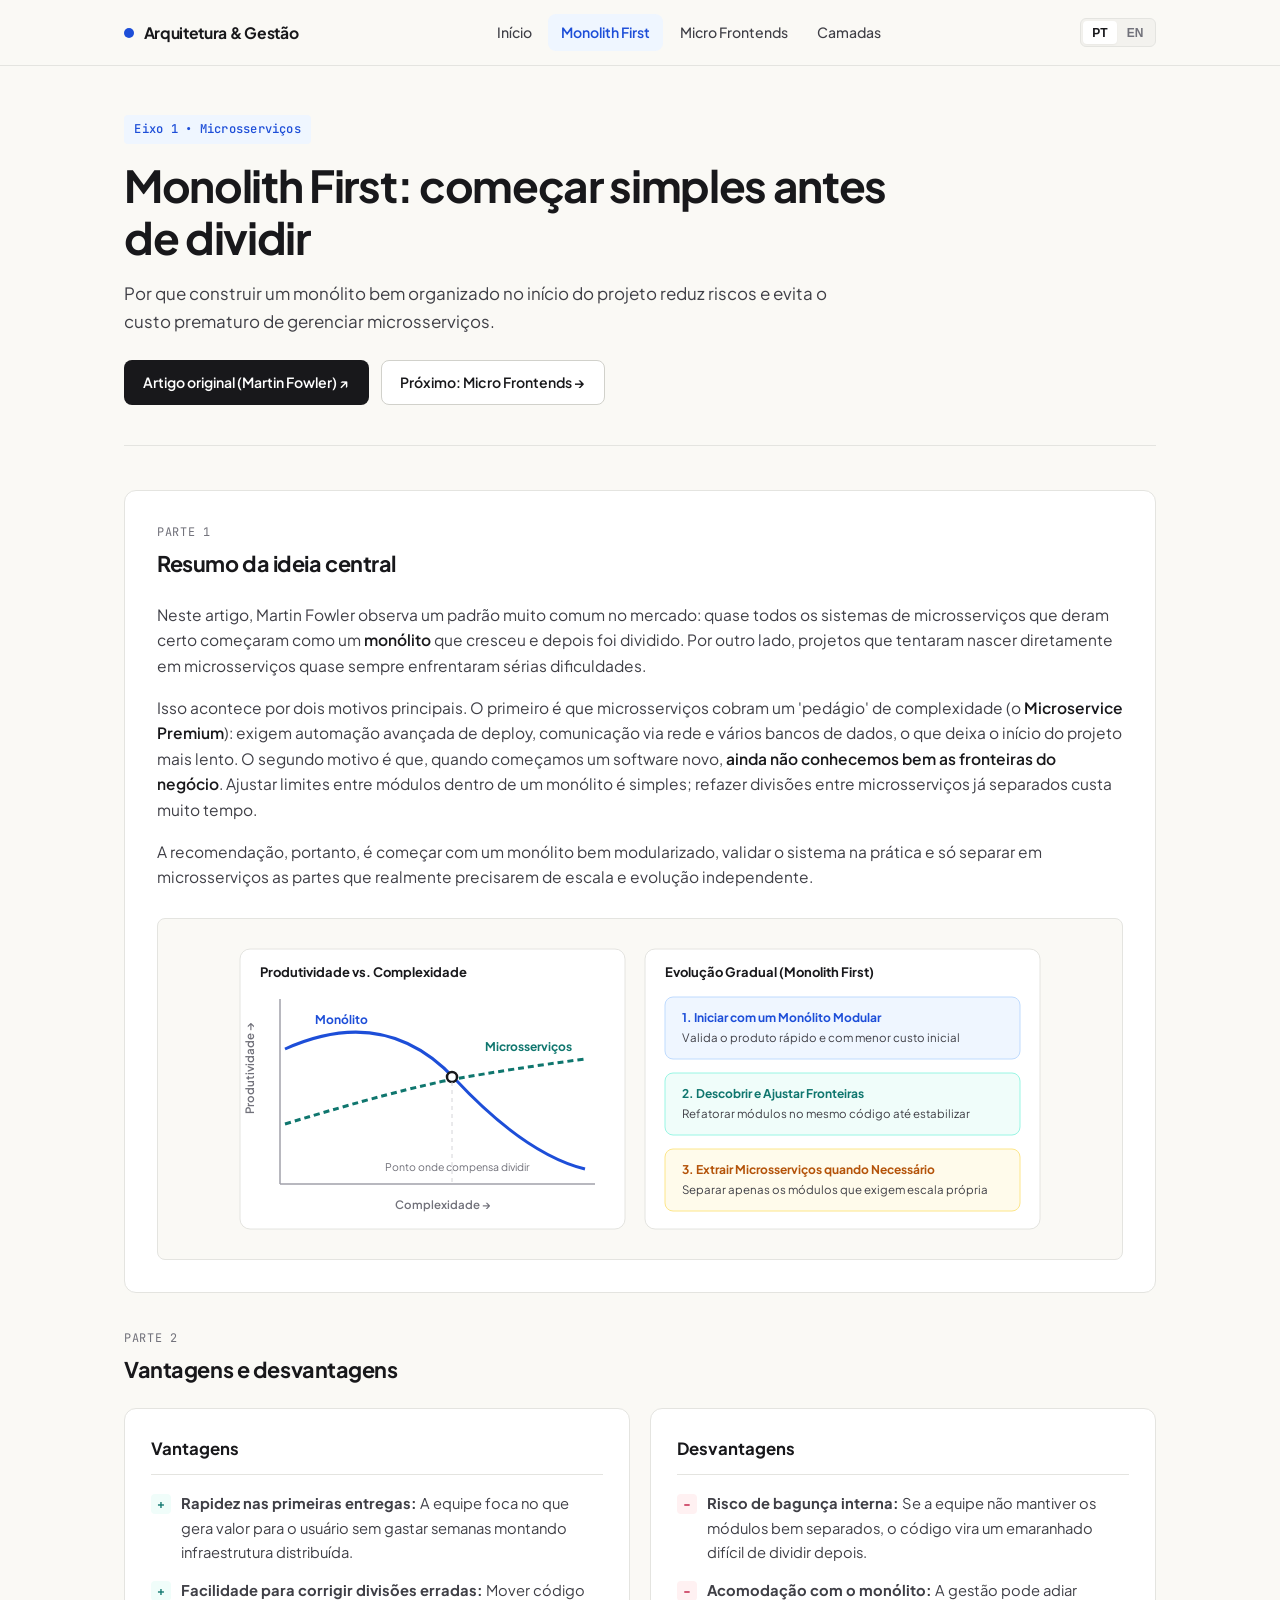
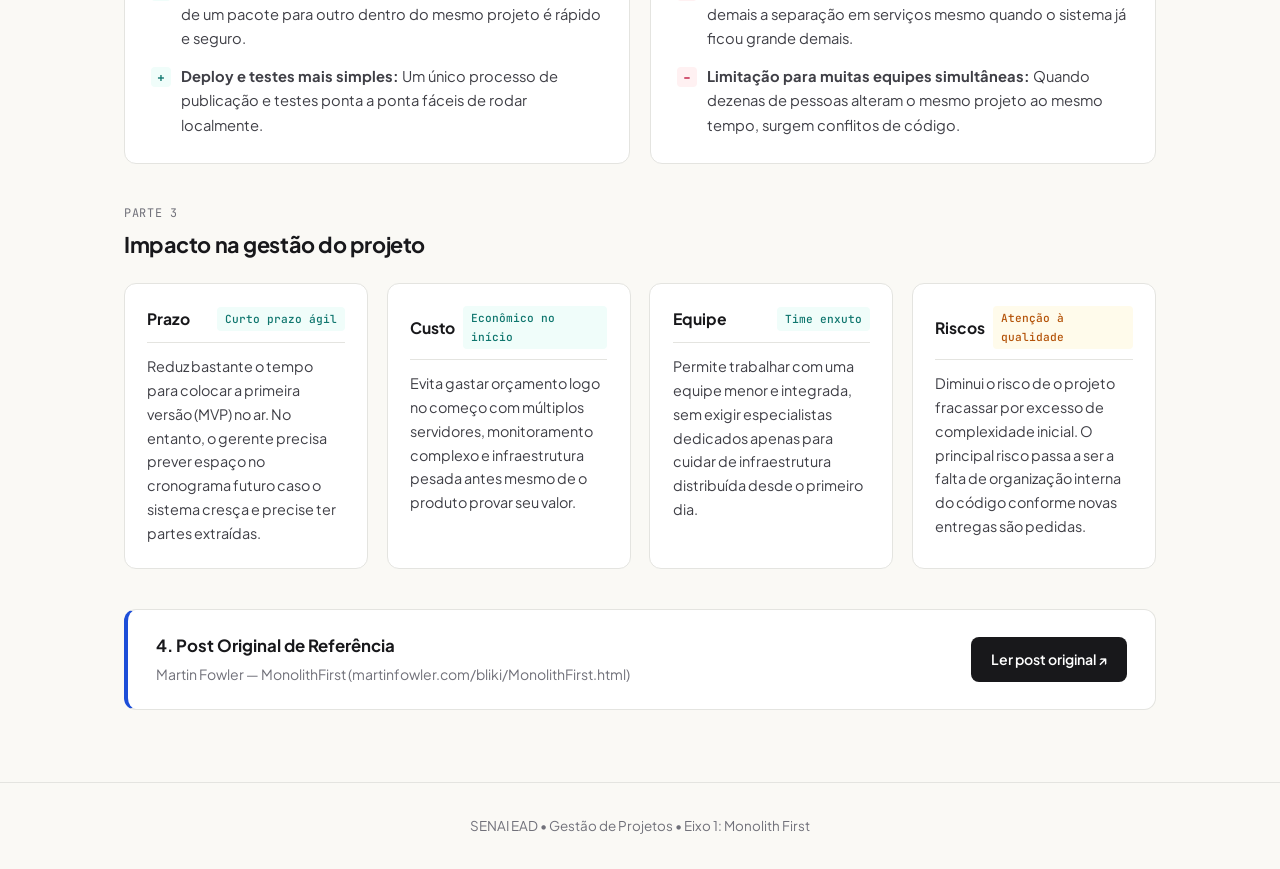
==== commit 290b16cf: "style: design editorial claro, leve e natural" ====
--- a/eixo1-monolith-first.html
+++ b/eixo1-monolith-first.html
@@ -1,152 +1,123 @@
 <!DOCTYPE html>
-<html lang="pt-BR" data-theme="dark">
+<html lang="pt-BR">
 <head>
   <meta charset="UTF-8" />
   <meta name="viewport" content="width=device-width, initial-scale=1.0" />
-  <title>Eixo 1: Monolith First | Arquitetura & Gestão de Projetos</title>
+  <title>Eixo 1: Monolith First | Arquitetura & Gestão</title>
   <link rel="preconnect" href="https://fonts.googleapis.com">
   <link rel="preconnect" href="https://fonts.gstatic.com" crossorigin>
-  <link href="https://fonts.googleapis.com/css2?family=Inter:wght@400;500;600;700;800&family=JetBrains+Mono:wght@500&display=swap" rel="stylesheet">
+  <link href="https://fonts.googleapis.com/css2?family=JetBrains+Mono:wght@500&family=Plus+Jakarta+Sans:wght@400;500;600;700&display=swap" rel="stylesheet">
   <link rel="stylesheet" href="styles.css" />
 </head>
 <body>
   <header class="navbar">
     <div class="navbar-inner">
       <a href="index.html" class="brand">
-        <span class="brand-badge">AF</span>
-        <span data-pt="Arquitetura & Gestão" data-en="Architecture & PM">Arquitetura & Gestão</span>
+        <span class="brand-dot"></span>
+        <span data-pt="Arquitetura & Gestão" data-en="Architecture & Management">Arquitetura & Gestão</span>
       </a>
 
       <nav class="nav-links">
         <a href="index.html" class="nav-link" data-pt="Início" data-en="Home">Início</a>
-        <a href="eixo1-monolith-first.html" class="nav-link active" data-pt="1. Monolith First" data-en="1. Monolith First">1. Monolith First</a>
-        <a href="eixo2-micro-frontends.html" class="nav-link" data-pt="2. Micro Frontends" data-en="2. Micro Frontends">2. Micro Frontends</a>
-        <a href="eixo3-layering.html" class="nav-link" data-pt="3. Camadas (Layering)" data-en="3. Layering">3. Camadas (Layering)</a>
+        <a href="eixo1-monolith-first.html" class="nav-link active">Monolith First</a>
+        <a href="eixo2-micro-frontends.html" class="nav-link">Micro Frontends</a>
+        <a href="eixo3-layering.html" class="nav-link" data-pt="Camadas" data-en="Layering">Camadas</a>
       </nav>
 
       <div class="nav-controls">
-        <div class="lang-switch" role="group" aria-label="Idioma / Language">
+        <div class="lang-switch" role="group" aria-label="Idioma">
           <button type="button" class="lang-btn active" data-lang="pt">PT</button>
           <button type="button" class="lang-btn" data-lang="en">EN</button>
         </div>
-        <button type="button" id="theme-toggle" class="theme-btn" aria-label="Alternar tema">☀️</button>
       </div>
     </div>
   </header>
 
   <main class="container">
-    <!-- Hero -->
     <section class="hero">
-      <div class="eyebrow" data-pt="Eixo 1 • Microsserviços • Autor: Martin Fowler (2015)" data-en="Axis 1 • Microservices • Author: Martin Fowler (2015)">
-        Eixo 1 • Microsserviços • Autor: Martin Fowler (2015)
-      </div>
-      <h1>
-        <span>Monolith First:</span>
-        <span class="gradient-text" data-pt="Começar Simples para Escalar com Segurança" data-en="Start Simple to Scale Safely">Começar Simples para Escalar com Segurança</span>
+      <span class="eyebrow" data-pt="Eixo 1 • Microsserviços" data-en="Axis 1 • Microservices">Eixo 1 • Microsserviços</span>
+      <h1 data-pt="Monolith First: começar simples antes de dividir"
+          data-en="Monolith First: start simple before splitting">
+        Monolith First: começar simples antes de dividir
       </h1>
       <p class="hero-subtitle"
-         data-pt="Por que você não deve iniciar um novo projeto diretamente com microsserviços, mesmo quando tem certeza de que o sistema será grande no futuro."
-         data-en="Why you shouldn't start a new project with microservices right away, even if you're sure the application will be big enough to make it worthwhile.">
-        Por que você não deve iniciar um novo projeto diretamente com microsserviços, mesmo quando tem certeza de que o sistema será grande no futuro.
+         data-pt="Por que construir um monólito bem organizado no início do projeto reduz riscos e evita o custo prematuro de gerenciar microsserviços."
+         data-en="Why building a well-organized monolith at the start of a project reduces risks and avoids the premature cost of managing microservices.">
+        Por que construir um monólito bem organizado no início do projeto reduz riscos e evita o custo prematuro de gerenciar microsserviços.
       </p>
       <div class="hero-meta">
         <a href="https://martinfowler.com/bliki/MonolithFirst.html" target="_blank" rel="noopener" class="btn btn-primary"
-           data-pt="Ler Post Original de Martin Fowler ↗" data-en="Read Martin Fowler's Original Post ↗">
-          Ler Post Original de Martin Fowler ↗
+           data-pt="Artigo original (Martin Fowler) ↗" data-en="Original article (Martin Fowler) ↗">
+          Artigo original (Martin Fowler) ↗
         </a>
         <a href="eixo2-micro-frontends.html" class="btn btn-outline"
-           data-pt="Próximo Eixo: Micro Frontends →" data-en="Next Axis: Micro Frontends →">
-          Próximo Eixo: Micro Frontends →
+           data-pt="Próximo: Micro Frontends →" data-en="Next: Micro Frontends →">
+          Próximo: Micro Frontends →
         </a>
       </div>
     </section>
 
-    <!-- 1. Resumo da Ideia Central -->
-    <section class="diagram-box">
+    <!-- 1. Ideia Central -->
+    <section class="content-box">
       <div class="section-header">
-        <div>
-          <h2 class="section-title" data-pt="1. Resumo da Ideia Central (Com as Palavras da Equipe)" data-en="1. Core Idea Summary (In Our Team's Words)">
-            1. Resumo da Ideia Central (Com as Palavras da Equipe)
-          </h2>
-        </div>
-      </div>
-
-      <div style="display:grid;gap:1.1rem;color:var(--text-secondary);font-size:0.98rem;margin-bottom:1.75rem;">
-        <p data-pt="No artigo <strong>MonolithFirst</strong>, Martin Fowler parte de dois padrões observados na indústria real: primeiro, quase todos os casos de sucesso de microsserviços começaram como um <strong>monólito</strong> que ficou grande demais e depois foi dividido; segundo, quase todos os sistemas construídos desde o dia zero como microsserviços acabaram enfrentando sérios problemas."
-           data-en="In <strong>MonolithFirst</strong>, Martin Fowler starts from two real-world industry patterns: first, almost all successful microservice stories started with a <strong>monolith</strong> that got too big and was broken up; second, almost all systems built as a microservice system from scratch ended up in serious trouble.">
-          No artigo <strong>MonolithFirst</strong>, Martin Fowler parte de dois padrões observados na indústria real: primeiro, quase todos os casos de sucesso de microsserviços começaram como um <strong>monólito</strong> que ficou grande demais e depois foi dividido; segundo, quase todos os sistemas construídos desde o dia zero como microsserviços acabaram enfrentando sérios problemas.
-        </p>
-        <p data-pt="O motivo central é o que Fowler chama de <strong>Microservice Premium</strong> (o 'pedágio dos microsserviços'): gerenciar serviços distribuídos exige automação pesada, comunicação via rede, consistência eventual e monitoramento avançado. Em projetos pequenos ou em fase inicial, esse custo desacelera a equipe. Além disso, no início de um projeto, <strong>ninguém conhece perfeitamente as fronteiras do domínio</strong>. Refatorar código dentro de um monólito bem modularizado é barato; mover responsabilidades entre microsserviços já separados exige reescrever contratos de API, bancos de dados e coordenação entre times."
-           data-en="The core reason is what Fowler calls the <strong>Microservice Premium</strong>: managing distributed services demands heavy automation, network communication, eventual consistency, and advanced monitoring. Early in a project, this overhead slows the team down. Furthermore, at the start of any project, <strong>nobody truly knows where the right domain boundaries lie</strong>. Refactoring inside a well-modularized monolith is cheap; moving responsibilities across separate microservices requires rewriting API contracts, databases, and cross-team coordination.">
-          O motivo central é o que Fowler chama de <strong>Microservice Premium</strong> (o 'pedágio dos microsserviços'): gerenciar serviços distribuídos exige automação pesada, comunicação via rede, consistência eventual e monitoramento avançado. Em projetos pequenos ou em fase inicial, esse custo desacelera a equipe. Além disso, no início de um projeto, <strong>ninguém conhece perfeitamente as fronteiras do domínio</strong>. Refatorar código dentro de um monólito bem modularizado é barato; mover responsabilidades entre microsserviços já separados exige reescrever contratos de API, bancos de dados e coordenação entre times.
-        </p>
-        <p data-pt="Por isso, a estratégia recomendada é construir primeiro um <strong>monólito bem estruturado internamente</strong>, validar o produto e as fronteiras entre módulos e, somente quando a complexidade justificar, extrair gradualmente os microsserviços (começando pelas bordas e mantendo o núcleo estável)."
-           data-en="Therefore, the recommended strategy is to first build a <strong>well-structured monolith</strong>, validate the product and module boundaries, and only when complexity justifies it, gradually peel off microservices (starting at the edges while keeping a stable core).">
-          Por isso, a estratégia recomendada é construir primeiro um <strong>monólito bem estruturado internamente</strong>, validar o produto e as fronteiras entre módulos e, somente quando a complexidade justificar, extrair gradualmente os microsserviços (começando pelas bordas e mantendo o núcleo estável).
-        </p>
-      </div>
-
-      <!-- Diagrama SVG: Curva de Produtividade & Evolução Monolith First -->
+        <span class="section-label" data-pt="Parte 1" data-en="Part 1">Parte 1</span>
+        <h2 class="section-title" data-pt="Resumo da ideia central" data-en="Core idea summary">Resumo da ideia central</h2>
+      </div>
+
+      <div class="prose">
+        <p data-pt="Neste artigo, Martin Fowler observa um padrão muito comum no mercado: quase todos os sistemas de microsserviços que deram certo começaram como um <strong>monólito</strong> que cresceu e depois foi dividido. Por outro lado, projetos que tentaram nascer diretamente em microsserviços quase sempre enfrentaram sérias dificuldades."
+           data-en="In this article, Martin Fowler notes a very common pattern: almost all successful microservice systems started as a <strong>monolith</strong> that grew and was later broken up. Conversely, projects built as microservices from day one almost always ran into serious trouble.">
+          Neste artigo, Martin Fowler observa um padrão muito comum no mercado: quase todos os sistemas de microsserviços que deram certo começaram como um <strong>monólito</strong> que cresceu e depois foi dividido. Por outro lado, projetos que tentaram nascer diretamente em microsserviços quase sempre enfrentaram sérias dificuldades.
+        </p>
+        <p data-pt="Isso acontece por dois motivos principais. O primeiro é que microsserviços cobram um 'pedágio' de complexidade (o <strong>Microservice Premium</strong>): exigem automação avançada de deploy, comunicação via rede e vários bancos de dados, o que deixa o início do projeto mais lento. O segundo motivo é que, quando começamos um software novo, <strong>ainda não conhecemos bem as fronteiras do negócio</strong>. Ajustar limites entre módulos dentro de um monólito é simples; refazer divisões entre microsserviços já separados custa muito tempo."
+           data-en="This happens for two main reasons. First, microservices charge a complexity tax (the <strong>Microservice Premium</strong>): they require advanced deployment automation, network calls, and multiple databases, which slows down early development. Second, when starting a new software project, <strong>we rarely know the right domain boundaries upfront</strong>. Adjusting module boundaries inside a monolith is cheap; redrawing boundaries across separate microservices is very expensive.">
+          Isso acontece por dois motivos principais. O primeiro é que microsserviços cobram um 'pedágio' de complexidade (o <strong>Microservice Premium</strong>): exigem automação avançada de deploy, comunicação via rede e vários bancos de dados, o que deixa o início do projeto mais lento. O segundo motivo é que, quando começamos um software novo, <strong>ainda não conhecemos bem as fronteiras do negócio</strong>. Ajustar limites entre módulos dentro de um monólito é simples; refazer divisões entre microsserviços já separados custa muito tempo.
+        </p>
+        <p data-pt="A recomendação, portanto, é começar com um monólito bem modularizado, validar o sistema na prática e só separar em microsserviços as partes que realmente precisarem de escala e evolução independente."
+           data-en="The recommendation is to start with a well-modularized monolith, validate the system in practice, and only peel off microservices for the parts that truly need independent scale and evolution.">
+          A recomendação, portanto, é começar com um monólito bem modularizado, validar o sistema na prática e só separar em microsserviços as partes que realmente precisarem de escala e evolução independente.
+        </p>
+      </div>
+
+      <!-- Diagrama Limpo e Claro -->
       <div class="svg-container">
-        <svg viewBox="0 0 860 340" width="860" height="340" xmlns="http://www.w3.org/2000/svg" role="img" aria-label="Curva Monolith vs Microservices">
-          <defs>
-            <linearGradient id="gradMono" x1="0" y1="0" x2="1" y2="0">
-              <stop offset="0%" stop-color="#22d3ee" />
-              <stop offset="100%" stop-color="#6366f1" />
-            </linearGradient>
-            <linearGradient id="gradMicro" x1="0" y1="0" x2="1" y2="0">
-              <stop offset="0%" stop-color="#f59e0b" />
-              <stop offset="100%" stop-color="#10b981" />
-            </linearGradient>
-          </defs>
-
-          <!-- Left Panel: Productivity vs Complexity Graph -->
-          <rect x="15" y="15" width="410" height="310" rx="14" fill="rgba(15,23,42,0.7)" stroke="rgba(148,163,184,0.22)" />
-          <text x="35" y="45" fill="#f8fafc" font-size="14" font-weight="700">Curva: Produtividade vs. Complexidade</text>
-
-          <!-- Axes -->
-          <line x1="55" y1="275" x2="395" y2="275" stroke="#64748b" stroke-width="2" />
-          <line x1="55" y1="275" x2="55" y2="70" stroke="#64748b" stroke-width="2" />
-          <text x="175" y="302" fill="#94a3b8" font-size="12" font-weight="600">Complexidade do Sistema →</text>
-          <text x="25" y="185" fill="#94a3b8" font-size="12" font-weight="600" transform="rotate(-90 25,185)">Produtividade →</text>
+        <svg viewBox="0 0 820 300" width="820" height="300" xmlns="http://www.w3.org/2000/svg" role="img" aria-label="Curva Monolith vs Microservices">
+          <!-- Left Box: Productivity Curve -->
+          <rect x="10" y="10" width="385" height="280" rx="10" fill="#ffffff" stroke="#e4e4e0" />
+          <text x="30" y="38" fill="#18181b" font-size="13" font-weight="700">Produtividade vs. Complexidade</text>
+
+          <line x1="50" y1="245" x2="365" y2="245" stroke="#a1a1aa" stroke-width="1.5" />
+          <line x1="50" y1="245" x2="50" y2="60" stroke="#a1a1aa" stroke-width="1.5" />
+          <text x="165" y="270" fill="#71717a" font-size="11.5" font-weight="600">Complexidade →</text>
+          <text x="24" y="175" fill="#71717a" font-size="11.5" font-weight="600" transform="rotate(-90 24,175)">Produtividade →</text>
 
           <!-- Monolith Curve -->
-          <path d="M 60 120 Q 170 70, 250 155 T 385 260" fill="none" stroke="url(#gradMono)" stroke-width="4" />
-          <text x="90" y="95" fill="#22d3ee" font-size="12" font-weight="700">Monólito</text>
+          <path d="M 55 110 Q 155 65, 225 140 T 355 230" fill="none" stroke="#1d4ed8" stroke-width="3" />
+          <text x="85" y="85" fill="#1d4ed8" font-size="12" font-weight="700">Monólito</text>
 
           <!-- Microservices Curve -->
-          <path d="M 60 205 Q 190 165, 250 155 T 385 135" fill="none" stroke="url(#gradMicro)" stroke-width="4" stroke-dasharray="7 4" />
-          <text x="275" y="125" fill="#10b981" font-size="12" font-weight="700">Microsserviços</text>
-
-          <!-- Crossover Point -->
-          <circle cx="242" cy="152" r="6" fill="#f8fafc" stroke="#6366f1" stroke-width="3" />
-          <line x1="242" y1="158" x2="242" y2="275" stroke="rgba(248,250,252,0.35)" stroke-dasharray="4 4" />
-          <text x="150" y="255" fill="#fbbf24" font-size="11" font-weight="600">Zona do "Microservice Premium"</text>
-
-          <!-- Right Panel: 3-Step Evolutionary Strategy -->
-          <rect x="445" y="15" width="400" height="310" rx="14" fill="rgba(15,23,42,0.7)" stroke="rgba(148,163,184,0.22)" />
-          <text x="465" y="45" fill="#f8fafc" font-size="14" font-weight="700">Estratégia Evolutiva (Monolith First)</text>
-
-          <!-- Step 1 -->
-          <rect x="465" y="68" width="360" height="68" rx="10" fill="rgba(99,102,241,0.14)" stroke="rgba(99,102,241,0.5)" />
-          <circle cx="498" cy="102" r="18" fill="#6366f1" />
-          <text x="493" y="107" fill="#fff" font-size="13" font-weight="800">1</text>
-          <text x="530" y="95" fill="#f8fafc" font-size="13" font-weight="700">Fase 1: Monólito Bem Modularizado</text>
-          <text x="530" y="115" fill="#cbd5e1" font-size="11.5">Valida regras de negócio e descobre fronteiras rápido</text>
-
-          <!-- Step 2 -->
-          <rect x="465" y="152" width="360" height="68" rx="10" fill="rgba(6,182,212,0.14)" stroke="rgba(6,182,212,0.5)" />
-          <circle cx="498" cy="186" r="18" fill="#06b6d4" />
-          <text x="493" y="191" fill="#fff" font-size="13" font-weight="800">2</text>
-          <text x="530" y="179" fill="#f8fafc" font-size="13" font-weight="700">Fase 2: Refatoração de Fronteiras Internas</text>
-          <text x="530" y="199" fill="#cbd5e1" font-size="11.5">Ajuste barato de pacotes até estabilizar as interfaces</text>
-
-          <!-- Step 3 -->
-          <rect x="465" y="236" width="360" height="68" rx="10" fill="rgba(16,185,129,0.14)" stroke="rgba(16,185,129,0.5)" />
-          <circle cx="498" cy="270" r="18" fill="#10b981" />
-          <text x="493" y="275" fill="#fff" font-size="13" font-weight="800">3</text>
-          <text x="530" y="263" fill="#f8fafc" font-size="13" font-weight="700">Fase 3: Extração Gradual das Bordas</text>
-          <text x="530" y="283" fill="#cbd5e1" font-size="11.5">Serviços que mudam rápido viram microsserviços</text>
+          <path d="M 55 185 Q 170 150, 225 140 T 355 120" fill="none" stroke="#0f766e" stroke-width="3" stroke-dasharray="6 4" />
+          <text x="255" y="112" fill="#0f766e" font-size="12" font-weight="700">Microsserviços</text>
+
+          <circle cx="222" cy="138" r="5" fill="#ffffff" stroke="#18181b" stroke-width="2.5" />
+          <line x1="222" y1="143" x2="222" y2="245" stroke="#d4d4d8" stroke-dasharray="4 4" />
+          <text x="155" y="232" fill="#71717a" font-size="10.5">Ponto onde compensa dividir</text>
+
+          <!-- Right Box: 3 Steps -->
+          <rect x="415" y="10" width="395" height="280" rx="10" fill="#ffffff" stroke="#e4e4e0" />
+          <text x="435" y="38" fill="#18181b" font-size="13" font-weight="700">Evolução Gradual (Monolith First)</text>
+
+          <rect x="435" y="58" width="355" height="62" rx="8" fill="#eff6ff" stroke="#bfdbfe" />
+          <text x="452" y="83" fill="#1d4ed8" font-size="12" font-weight="700">1. Iniciar com um Monólito Modular</text>
+          <text x="452" y="103" fill="#3f3f46" font-size="11.5">Valida o produto rápido e com menor custo inicial</text>
+
+          <rect x="435" y="134" width="355" height="62" rx="8" fill="#f0fdfa" stroke="#99f6e4" />
+          <text x="452" y="159" fill="#0f766e" font-size="12" font-weight="700">2. Descobrir e Ajustar Fronteiras</text>
+          <text x="452" y="179" fill="#3f3f46" font-size="11.5">Refatorar módulos no mesmo código até estabilizar</text>
+
+          <rect x="435" y="210" width="355" height="62" rx="8" fill="#fffbeb" stroke="#fde68a" />
+          <text x="452" y="235" fill="#b45309" font-size="12" font-weight="700">3. Extrair Microsserviços quando Necessário</text>
+          <text x="452" y="255" fill="#3f3f46" font-size="11.5">Separar apenas os módulos que exigem escala própria</text>
         </svg>
       </div>
     </section>
@@ -154,46 +125,35 @@
     <!-- 2. Vantagens e Desvantagens -->
     <section>
       <div class="section-header">
-        <div>
-          <h2 class="section-title" data-pt="2. Vantagens e Desvantagens do Modelo Monolith First" data-en="2. Pros & Cons of the Monolith First Approach">
-            2. Vantagens e Desvantagens do Modelo Monolith First
-          </h2>
-        </div>
+        <span class="section-label" data-pt="Parte 2" data-en="Part 2">Parte 2</span>
+        <h2 class="section-title" data-pt="Vantagens e desvantagens" data-en="Pros and cons">Vantagens e desvantagens</h2>
       </div>
 
       <div class="pros-cons-grid">
         <div class="pc-card pros">
           <div class="pc-title">
-            <span style="color:var(--accent-3);">✔</span>
-            <span data-pt="Vantagens" data-en="Advantages (Pros)">Vantagens</span>
+            <span data-pt="Vantagens" data-en="Advantages">Vantagens</span>
           </div>
           <ul class="pc-list">
             <li>
               <span class="pc-badge">+</span>
-              <span data-pt="<strong>Alta velocidade inicial (Time-to-Market):</strong> A equipe foca nas funcionalidades do produto em vez de gastar semanas configurando orquestração de múltiplos serviços."
-                    data-en="<strong>High initial speed (Time-to-Market):</strong> The team focuses on product features rather than spending weeks setting up multi-service orchestration.">
-                <strong>Alta velocidade inicial (Time-to-Market):</strong> A equipe foca nas funcionalidades do produto em vez de gastar semanas configurando orquestração de múltiplos serviços.
+              <span data-pt="<strong>Rapidez nas primeiras entregas:</strong> A equipe foca no que gera valor para o usuário sem gastar semanas montando infraestrutura distribuída."
+                    data-en="<strong>Faster early delivery:</strong> The team focuses on user value without spending weeks setting up distributed infrastructure.">
+                <strong>Rapidez nas primeiras entregas:</strong> A equipe foca no que gera valor para o usuário sem gastar semanas montando infraestrutura distribuída.
               </span>
             </li>
             <li>
               <span class="pc-badge">+</span>
-              <span data-pt="<strong>Descoberta segura de fronteiras (YAGNI):</strong> Permite errar e redesenhar os limites entre módulos com simples refatorações de código no mesmo repositório."
-                    data-en="<strong>Safe boundary discovery (YAGNI):</strong> Allows refactoring module boundaries cheaply within a single codebase while learning the domain.">
-                <strong>Descoberta segura de fronteiras (YAGNI):</strong> Permite errar e redesenhar os limites entre módulos com simples refatorações de código no mesmo repositório.
+              <span data-pt="<strong>Facilidade para corrigir divisões erradas:</strong> Mover código de um pacote para outro dentro do mesmo projeto é rápido e seguro."
+                    data-en="<strong>Easy boundary corrections:</strong> Moving code between packages inside the same project is fast and safe.">
+                <strong>Facilidade para corrigir divisões erradas:</strong> Mover código de um pacote para outro dentro do mesmo projeto é rápido e seguro.
               </span>
             </li>
             <li>
               <span class="pc-badge">+</span>
-              <span data-pt="<strong>Simplicidade operacional e de testes:</strong> Um único pipeline de deploy e testes ponta a ponta muito mais simples e determinísticos."
-                    data-en="<strong>Operational and testing simplicity:</strong> A single deployment pipeline and much simpler, deterministic end-to-end testing.">
-                <strong>Simplicidade operacional e de testes:</strong> Um único pipeline de deploy e testes ponta a ponta muito mais simples e determinísticos.
-              </span>
-            </li>
-            <li>
-              <span class="pc-badge">+</span>
-              <span data-pt="<strong>Transações ACID nativas:</strong> Consistência de dados imediata sem precisar lidar cedo com transações distribuídas (Sagas)."
-                    data-en="<strong>Native ACID transactions:</strong> Immediate data consistency without dealing prematurely with distributed transactions (Sagas).">
-                <strong>Transações ACID nativas:</strong> Consistência de dados imediata sem precisar lidar cedo com transações distribuídas (Sagas).
+              <span data-pt="<strong>Deploy e testes mais simples:</strong> Um único processo de publicação e testes ponta a ponta fáceis de rodar localmente."
+                    data-en="<strong>Simpler deployment and testing:</strong> A single release pipeline and straightforward local end-to-end testing.">
+                <strong>Deploy e testes mais simples:</strong> Um único processo de publicação e testes ponta a ponta fáceis de rodar localmente.
               </span>
             </li>
           </ul>
@@ -201,36 +161,28 @@
 
         <div class="pc-card cons">
           <div class="pc-title">
-            <span style="color:var(--accent-danger);">✖</span>
-            <span data-pt="Desvantagens" data-en="Disadvantages (Cons)">Desvantagens</span>
+            <span data-pt="Desvantagens" data-en="Disadvantages">Desvantagens</span>
           </div>
           <ul class="pc-list">
             <li>
               <span class="pc-badge">−</span>
-              <span data-pt="<strong>Risco de acoplamento oculto:</strong> Sem disciplina da equipe, os módulos internos se misturam e dificultam a futura extração em microsserviços."
-                    data-en="<strong>Risk of hidden coupling:</strong> Without strict team discipline, internal modules become tangled, making future extraction hard.">
-                <strong>Risco de acoplamento oculto:</strong> Sem disciplina da equipe, os módulos internos se misturam e dificultam a futura extração em microsserviços.
+              <span data-pt="<strong>Risco de bagunça interna:</strong> Se a equipe não mantiver os módulos bem separados, o código vira um emaranhado difícil de dividir depois."
+                    data-en="<strong>Risk of internal tangling:</strong> If the team doesn't keep modules separated, the code turns into a tangled mess hard to split later.">
+                <strong>Risco de bagunça interna:</strong> Se a equipe não mantiver os módulos bem separados, o código vira um emaranhado difícil de dividir depois.
               </span>
             </li>
             <li>
               <span class="pc-badge">−</span>
-              <span data-pt="<strong>Inércia organizacional:</strong> O negócio pode se acostumar com a velocidade inicial e resistir a investir tempo na decomposição quando o monólito crescer demais."
-                    data-en="<strong>Organizational inertia:</strong> Stakeholders may resist investing time to decompose the monolith once it grows too large.">
-                <strong>Inércia organizacional:</strong> O negócio pode se acostumar com a velocidade inicial e resistir a investir tempo na decomposição quando o monólito crescer demais.
+              <span data-pt="<strong>Acomodação com o monólito:</strong> A gestão pode adiar demais a separação em serviços mesmo quando o sistema já ficou grande demais."
+                    data-en="<strong>Postponing extraction too long:</strong> Management might delay splitting services even after the monolith becomes too large.">
+                <strong>Acomodação com o monólito:</strong> A gestão pode adiar demais a separação em serviços mesmo quando o sistema já ficou grande demais.
               </span>
             </li>
             <li>
               <span class="pc-badge">−</span>
-              <span data-pt="<strong>Gargalos quando a equipe escala rapidamente:</strong> Se dezenas de desenvolvedores trabalharem no mesmo código simultaneamente, surgem conflitos de merge e fila de deploy."
-                    data-en="<strong>Bottlenecks when scaling teams rapidly:</strong> Dozens of developers committing to the same deployable unit can cause merge conflicts and release queues.">
-                <strong>Gargalos quando a equipe escala rapidamente:</strong> Se dezenas de desenvolvedores trabalharem no mesmo código simultaneamente, surgem conflitos de merge e fila de deploy.
-              </span>
-            </li>
-            <li>
-              <span class="pc-badge">−</span>
-              <span data-pt="<strong>Tecnologia única no início:</strong> Todo o sistema compartilha a mesma linguagem, runtime e ciclo de atualização."
-                    data-en="<strong>Single technology stack initially:</strong> The entire system shares the same language, runtime, and upgrade cycle.">
-                <strong>Tecnologia única no início:</strong> Todo o sistema compartilha a mesma linguagem, runtime e ciclo de atualização.
+              <span data-pt="<strong>Limitação para muitas equipes simultâneas:</strong> Quando dezenas de pessoas alteram o mesmo projeto ao mesmo tempo, surgem conflitos de código."
+                    data-en="<strong>Bottlenecks for many simultaneous teams:</strong> When dozens of developers edit the same repository, merge conflicts increase.">
+                <strong>Limitação para muitas equipes simultâneas:</strong> Quando dezenas de pessoas alteram o mesmo projeto ao mesmo tempo, surgem conflitos de código.
               </span>
             </li>
           </ul>
@@ -241,86 +193,52 @@
     <!-- 3. Impacto na Gestão do Projeto -->
     <section>
       <div class="section-header">
-        <div>
-          <h2 class="section-title" data-pt="3. Impacto na Gestão do Projeto (Prazo, Custo, Equipe e Riscos)" data-en="3. Impact on Project Management (Schedule, Cost, Team & Risks)">
-            3. Impacto na Gestão do Projeto (Prazo, Custo, Equipe e Riscos)
-          </h2>
-          <p class="section-desc" data-pt="Como a escolha pelo Monolith First afeta diretamente o planejamento e a execução do gerente de projetos." data-en="How choosing Monolith First directly impacts project planning and execution.">
-            Como a escolha pelo Monolith First afeta diretamente o planejamento e a execução do gerente de projetos.
-          </p>
-        </div>
+        <span class="section-label" data-pt="Parte 3" data-en="Part 3">Parte 3</span>
+        <h2 class="section-title" data-pt="Impacto na gestão do projeto" data-en="Impact on project management">Impacto na gestão do projeto</h2>
       </div>
 
       <div class="pm-grid">
-        <!-- Prazo -->
-        <div class="pm-card">
-          <div class="pm-card-header">
-            <div class="pm-pillar-title">
-              <span>⏱️</span>
-              <span data-pt="Prazo (Cronograma)" data-en="Schedule (Time)">Prazo (Cronograma)</span>
-            </div>
-            <span class="pm-level level-low" data-pt="Altamente Favorável" data-en="Highly Favorable">Altamente Favorável</span>
-          </div>
-          <div class="progress-bar">
-            <div class="progress-fill" style="width: 88%; background: var(--accent-3);"></div>
-          </div>
-          <p data-pt="<strong>Redução drástica do prazo do MVP:</strong> As primeiras entregas ocorrem muito antes, permitindo validar hipóteses com usuários reais. Porém, o gerente de projetos deve reservar janelas no cronograma futuro para a extração gradual de serviços caso o produto escale."
-             data-en="<strong>Drastic reduction in MVP schedule:</strong> Early milestones ship much faster, validating hypotheses with real users. However, the project manager must budget future roadmap capacity for gradual service extraction if the product scales.">
-            <strong>Redução drástica do prazo do MVP:</strong> As primeiras entregas ocorrem muito antes, permitindo validar hipóteses com usuários reais. Porém, o gerente de projetos deve reservar janelas no cronograma futuro para a extração gradual de serviços caso o produto escale.
-          </p>
-        </div>
-
-        <!-- Custo -->
-        <div class="pm-card">
-          <div class="pm-card-header">
-            <div class="pm-pillar-title">
-              <span>💰</span>
-              <span data-pt="Custo (Orçamento)" data-en="Cost (Budget)">Custo (Orçamento)</span>
-            </div>
-            <span class="pm-level level-low" data-pt="Custo Inicial Baixo" data-en="Low Upfront Cost">Custo Inicial Baixo</span>
-          </div>
-          <div class="progress-bar">
-            <div class="progress-fill" style="width: 30%; background: var(--accent-3);"></div>
-          </div>
-          <p data-pt="<strong>Proteção de caixa no início do projeto:</strong> Evita pagar o 'Microservice Premium' (clusters complexos, múltiplos bancos, observabilidade distribuída) enquanto o produto ainda não gera receita. O investimento em infraestrutura cresce apenas junto com o negócio."
-             data-en="<strong>Protects early project budget:</strong> Avoids paying the 'Microservice Premium' (complex clusters, multiple databases, distributed tracing) before the product generates revenue. Infrastructure spend scales alongside business growth.">
-            <strong>Proteção de caixa no início do projeto:</strong> Evita pagar o 'Microservice Premium' (clusters complexos, múltiplos bancos, observabilidade distribuída) enquanto o produto ainda não gera receita. O investimento em infraestrutura cresce apenas junto com o negócio.
-          </p>
-        </div>
-
-        <!-- Equipe -->
-        <div class="pm-card">
-          <div class="pm-card-header">
-            <div class="pm-pillar-title">
-              <span>👥</span>
-              <span data-pt="Equipe" data-en="Team">Equipe</span>
-            </div>
-            <span class="pm-level level-med" data-pt="Baixa Complexidade" data-en="Low Complexity">Baixa Complexidade</span>
-          </div>
-          <div class="progress-bar">
-            <div class="progress-fill" style="width: 45%; background: var(--accent-2);"></div>
-          </div>
-          <p data-pt="<strong>Time enxuto e generalista:</strong> Não exige contratar especialistas dedicados em SRE/DevOps distribuído logo no início. Toda a equipe compreende o sistema por inteiro. Exige, contudo, liderança técnica atenta para manter os módulos internos desacoplados."
-             data-en="<strong>Lean, generalist team:</strong> Does not require hiring dedicated distributed SRE/DevOps specialists on day one. The whole team understands the entire codebase, though strong tech leadership is needed to enforce clean module boundaries.">
-            <strong>Time enxuto e generalista:</strong> Não exige contratar especialistas dedicados em SRE/DevOps distribuído logo no início. Toda a equipe compreende o sistema por inteiro. Exige, contudo, liderança técnica atenta para manter os módulos internos desacoplados.
-          </p>
-        </div>
-
-        <!-- Riscos -->
-        <div class="pm-card">
-          <div class="pm-card-header">
-            <div class="pm-pillar-title">
-              <span>⚠️</span>
-              <span data-pt="Riscos" data-en="Risks">Riscos</span>
-            </div>
-            <span class="pm-level level-med" data-pt="Moderado no Longo Prazo" data-en="Moderate Long-Term">Moderado no Longo Prazo</span>
-          </div>
-          <div class="progress-bar">
-            <div class="progress-fill" style="width: 55%; background: var(--accent-warn);"></div>
-          </div>
-          <p data-pt="<strong>Elimina o risco de falência prematura por excesso de engenharia (over-engineering):</strong> O maior risco migra para o médio prazo: se a gestão pressionar apenas por funcionalidades sem preservar a qualidade modular interna, o monólito vira um legado difícil de fatiar."
-             data-en="<strong>Eliminates premature failure from over-engineering:</strong> The main risk shifts to the medium term: if management pushes solely for features while neglecting internal modularity, the monolith degrades into a legacy 'Big Ball of Mud'.">
-            <strong>Elimina o risco de falência prematura por excesso de engenharia (over-engineering):</strong> O maior risco migra para o médio prazo: se a gestão pressionar apenas por funcionalidades sem preservar a qualidade modular interna, o monólito vira um legado difícil de fatiar.
+        <div class="pm-card">
+          <div class="pm-card-header">
+            <span class="pm-pillar-title" data-pt="Prazo" data-en="Schedule">Prazo</span>
+            <span class="pm-level level-low" data-pt="Curto prazo ágil" data-en="Fast short-term">Curto prazo ágil</span>
+          </div>
+          <p data-pt="Reduz bastante o tempo para colocar a primeira versão (MVP) no ar. No entanto, o gerente precisa prever espaço no cronograma futuro caso o sistema cresça e precise ter partes extraídas."
+             data-en="Greatly reduces the time required to launch the first version (MVP). However, the manager must reserve future roadmap capacity if parts need to be extracted later.">
+            Reduz bastante o tempo para colocar a primeira versão (MVP) no ar. No entanto, o gerente precisa prever espaço no cronograma futuro caso o sistema cresça e precise ter partes extraídas.
+          </p>
+        </div>
+
+        <div class="pm-card">
+          <div class="pm-card-header">
+            <span class="pm-pillar-title" data-pt="Custo" data-en="Cost">Custo</span>
+            <span class="pm-level level-low" data-pt="Econômico no início" data-en="Low initial cost">Econômico no início</span>
+          </div>
+          <p data-pt="Evita gastar orçamento logo no começo com múltiplos servidores, monitoramento complexo e infraestrutura pesada antes mesmo de o produto provar seu valor."
+             data-en="Avoids spending early budget on multiple servers, complex monitoring, and heavy infrastructure before the product proves its value.">
+            Evita gastar orçamento logo no começo com múltiplos servidores, monitoramento complexo e infraestrutura pesada antes mesmo de o produto provar seu valor.
+          </p>
+        </div>
+
+        <div class="pm-card">
+          <div class="pm-card-header">
+            <span class="pm-pillar-title" data-pt="Equipe" data-en="Team">Equipe</span>
+            <span class="pm-level level-low" data-pt="Time enxuto" data-en="Lean team">Time enxuto</span>
+          </div>
+          <p data-pt="Permite trabalhar com uma equipe menor e integrada, sem exigir especialistas dedicados apenas para cuidar de infraestrutura distribuída desde o primeiro dia."
+             data-en="Allows working with a smaller, cohesive team without needing dedicated specialists just to maintain distributed infrastructure from day one.">
+            Permite trabalhar com uma equipe menor e integrada, sem exigir especialistas dedicados apenas para cuidar de infraestrutura distribuída desde o primeiro dia.
+          </p>
+        </div>
+
+        <div class="pm-card">
+          <div class="pm-card-header">
+            <span class="pm-pillar-title" data-pt="Riscos" data-en="Risks">Riscos</span>
+            <span class="pm-level level-med" data-pt="Atenção à qualidade" data-en="Watch code quality">Atenção à qualidade</span>
+          </div>
+          <p data-pt="Diminui o risco de o projeto fracassar por excesso de complexidade inicial. O principal risco passa a ser a falta de organização interna do código conforme novas entregas são pedidas."
+             data-en="Lowers the risk of project failure from early over-engineering. The main risk becomes neglecting internal code organization as new features are requested.">
+            Diminui o risco de o projeto fracassar por excesso de complexidade inicial. O principal risco passa a ser a falta de organização interna do código conforme novas entregas são pedidas.
           </p>
         </div>
       </div>
@@ -329,27 +247,25 @@
     <!-- 4. Link para o Post Original -->
     <section class="original-banner">
       <div>
-        <h3 style="font-size:1.15rem;margin-bottom:0.3rem;"
-            data-pt="4. Referência Oficial Verificada"
-            data-en="4. Verified Official Reference">4. Referência Oficial Verificada</h3>
-        <p style="color:var(--text-secondary);font-size:0.92rem;"
-           data-pt="Artigo original de Martin Fowler: 'MonolithFirst' (Publicado em 3 de junho de 2015)."
-           data-en="Original article by Martin Fowler: 'MonolithFirst' (Published June 3, 2015).">
-          Artigo original de Martin Fowler: 'MonolithFirst' (Publicado em 3 de junho de 2015).
+        <h3 style="font-size:1.05rem;margin-bottom:0.2rem;"
+            data-pt="4. Post Original de Referência"
+            data-en="4. Original Reference Post">4. Post Original de Referência</h3>
+        <p style="color:var(--text-muted);font-size:0.88rem;">
+          Martin Fowler — MonolithFirst (martinfowler.com/bliki/MonolithFirst.html)
         </p>
       </div>
       <a href="https://martinfowler.com/bliki/MonolithFirst.html" target="_blank" rel="noopener" class="btn btn-primary"
-         data-pt="Acessar martinfowler.com/bliki/MonolithFirst.html ↗"
-         data-en="Visit martinfowler.com/bliki/MonolithFirst.html ↗">
-        Acessar martinfowler.com/bliki/MonolithFirst.html ↗
+         data-pt="Ler post original ↗"
+         data-en="Read original post ↗">
+        Ler post original ↗
       </a>
     </section>
   </main>
 
   <footer class="footer">
-    <p data-pt="Projeto Acadêmico SENAI EAD • Eixo 1: Microsserviços (MonolithFirst) • Martin Fowler"
-       data-en="SENAI EAD Academic Project • Axis 1: Microservices (MonolithFirst) • Martin Fowler">
-      Projeto Acadêmico SENAI EAD • Eixo 1: Microsserviços (MonolithFirst) • Martin Fowler
+    <p data-pt="SENAI EAD • Gestão de Projetos • Eixo 1: Monolith First"
+       data-en="SENAI EAD • Project Management • Axis 1: Monolith First">
+      SENAI EAD • Gestão de Projetos • Eixo 1: Monolith First
     </p>
   </footer>
 
--- a/styles.css
+++ b/styles.css
@@ -1,44 +1,28 @@
 :root {
-  --bg-primary: #0b0f19;
-  --bg-secondary: #111827;
-  --bg-card: rgba(17, 24, 39, 0.78);
-  --bg-card-hover: rgba(31, 41, 55, 0.9);
-  --bg-glass: rgba(15, 23, 42, 0.72);
-  --text-primary: #f8fafc;
-  --text-secondary: #cbd5e1;
-  --text-muted: #94a3b8;
-  --border-color: rgba(148, 163, 184, 0.16);
-  --border-highlight: rgba(99, 102, 241, 0.45);
-  --accent-1: #6366f1;
-  --accent-1-soft: rgba(99, 102, 241, 0.15);
-  --accent-2: #06b6d4;
-  --accent-2-soft: rgba(6, 182, 212, 0.15);
-  --accent-3: #10b981;
-  --accent-3-soft: rgba(16, 185, 129, 0.15);
-  --accent-warn: #f59e0b;
-  --accent-warn-soft: rgba(245, 158, 11, 0.15);
-  --accent-danger: #ef4444;
-  --accent-danger-soft: rgba(239, 68, 68, 0.15);
-  --shadow-lg: 0 20px 50px rgba(0, 0, 0, 0.45);
+  --bg-page: #faf9f5;
+  --bg-surface: #ffffff;
+  --bg-subtle: #f3f2ee;
+  --text-main: #18181b;
+  --text-body: #3f3f46;
+  --text-muted: #71717a;
+  --border: #e4e4e0;
+  --border-strong: #d1d1cb;
+  --accent: #1d4ed8;
+  --accent-soft: #eff6ff;
+  --teal: #0f766e;
+  --teal-soft: #f0fdfa;
+  --amber: #b45309;
+  --amber-soft: #fffbeb;
+  --rose: #be123c;
+  --rose-soft: #fff1f2;
+  --radius-sm: 8px;
   --radius-md: 12px;
-  --radius-lg: 18px;
-  --radius-xl: 24px;
-  --font-sans: 'Inter', -apple-system, BlinkMacSystemFont, 'Segoe UI', Roboto, sans-serif;
-  --font-mono: 'JetBrains Mono', 'Fira Code', monospace;
-}
-
-[data-theme="light"] {
-  --bg-primary: #f8fafc;
-  --bg-secondary: #f1f5f9;
-  --bg-card: rgba(255, 255, 255, 0.92);
-  --bg-card-hover: #ffffff;
-  --bg-glass: rgba(255, 255, 255, 0.85);
-  --text-primary: #0f172a;
-  --text-secondary: #334155;
-  --text-muted: #64748b;
-  --border-color: rgba(15, 23, 42, 0.1);
-  --border-highlight: rgba(79, 70, 229, 0.4);
-  --shadow-lg: 0 16px 40px rgba(15, 23, 42, 0.08);
+  --radius-lg: 16px;
+  --shadow-sm: 0 1px 2px rgba(24, 24, 27, 0.04);
+  --shadow-md: 0 8px 24px -4px rgba(24, 24, 27, 0.06);
+  --font-sans: 'Plus Jakarta Sans', 'Inter', -apple-system, BlinkMacSystemFont, sans-serif;
+  --font-serif: 'Newsreader', Georgia, serif;
+  --font-mono: 'JetBrains Mono', monospace;
 }
 
 * {
@@ -53,16 +37,11 @@
 
 body {
   font-family: var(--font-sans);
-  background-color: var(--bg-primary);
-  color: var(--text-primary);
+  background-color: var(--bg-page);
+  color: var(--text-main);
   line-height: 1.65;
   min-height: 100vh;
-  overflow-x: hidden;
-  background-image:
-    radial-gradient(circle at 12% 18%, rgba(99, 102, 241, 0.12), transparent 32%),
-    radial-gradient(circle at 88% 12%, rgba(6, 182, 212, 0.1), transparent 30%),
-    radial-gradient(circle at 50% 85%, rgba(16, 185, 129, 0.08), transparent 36%);
-  transition: background-color 0.25s ease, color 0.25s ease;
+  -webkit-font-smoothing: antialiased;
 }
 
 a {
@@ -70,19 +49,19 @@
   text-decoration: none;
 }
 
-/* Header & Navbar */
+/* Header & Navigation */
 .navbar {
   position: sticky;
   top: 0;
   z-index: 100;
-  backdrop-filter: blur(16px);
-  -webkit-backdrop-filter: blur(16px);
-  background: var(--bg-glass);
-  border-bottom: 1px solid var(--border-color);
+  background: rgba(250, 249, 245, 0.88);
+  backdrop-filter: blur(12px);
+  -webkit-backdrop-filter: blur(12px);
+  border-bottom: 1px solid var(--border);
 }
 
 .navbar-inner {
-  max-width: 1240px;
+  max-width: 1080px;
   margin: 0 auto;
   padding: 0.9rem 1.5rem;
   display: flex;
@@ -95,51 +74,44 @@
 .brand {
   display: flex;
   align-items: center;
-  gap: 0.75rem;
-  font-weight: 700;
-  font-size: 1.05rem;
+  gap: 0.6rem;
+  font-weight: 700;
+  font-size: 0.98rem;
   letter-spacing: -0.02em;
-}
-
-.brand-badge {
-  width: 36px;
-  height: 36px;
-  border-radius: 10px;
-  background: linear-gradient(135deg, var(--accent-1), var(--accent-2));
-  display: grid;
-  place-items: center;
-  color: #fff;
-  font-weight: 800;
-  font-size: 0.95rem;
-  box-shadow: 0 4px 14px rgba(99, 102, 241, 0.35);
+  color: var(--text-main);
+}
+
+.brand-dot {
+  width: 10px;
+  height: 10px;
+  border-radius: 50%;
+  background: var(--accent);
 }
 
 .nav-links {
   display: flex;
   align-items: center;
-  gap: 0.35rem;
+  gap: 0.25rem;
   flex-wrap: wrap;
 }
 
 .nav-link {
-  padding: 0.48rem 0.85rem;
-  border-radius: 8px;
+  padding: 0.42rem 0.8rem;
+  border-radius: var(--radius-sm);
   font-size: 0.88rem;
   font-weight: 500;
-  color: var(--text-secondary);
-  transition: all 0.2s ease;
-  border: 1px solid transparent;
+  color: var(--text-body);
+  transition: all 0.15s ease;
 }
 
 .nav-link:hover {
-  color: var(--text-primary);
-  background: var(--accent-1-soft);
+  color: var(--text-main);
+  background: var(--bg-subtle);
 }
 
 .nav-link.active {
-  color: var(--text-primary);
-  background: var(--accent-1-soft);
-  border-color: var(--border-highlight);
+  color: var(--accent);
+  background: var(--accent-soft);
   font-weight: 600;
 }
 
@@ -151,243 +123,202 @@
 
 .lang-switch {
   display: inline-flex;
-  background: var(--bg-secondary);
-  border: 1px solid var(--border-color);
-  border-radius: 999px;
-  padding: 0.2rem;
+  background: var(--bg-subtle);
+  border: 1px solid var(--border);
+  border-radius: 6px;
+  padding: 2px;
 }
 
 .lang-btn {
   border: none;
   background: transparent;
   color: var(--text-muted);
-  font-size: 0.78rem;
-  font-weight: 700;
-  padding: 0.32rem 0.7rem;
-  border-radius: 999px;
+  font-size: 0.75rem;
+  font-weight: 600;
+  padding: 0.28rem 0.6rem;
+  border-radius: 4px;
   cursor: pointer;
-  transition: all 0.2s ease;
+  transition: all 0.15s ease;
 }
 
 .lang-btn.active {
-  background: linear-gradient(135deg, var(--accent-1), var(--accent-2));
-  color: #fff;
-  box-shadow: 0 2px 8px rgba(99, 102, 241, 0.35);
-}
-
-.theme-btn {
-  border: 1px solid var(--border-color);
-  background: var(--bg-secondary);
-  color: var(--text-secondary);
-  width: 36px;
-  height: 36px;
-  border-radius: 50%;
-  cursor: pointer;
-  display: grid;
-  place-items: center;
-  font-size: 0.95rem;
-  transition: all 0.2s ease;
-}
-
-.theme-btn:hover {
-  border-color: var(--border-highlight);
-  color: var(--text-primary);
+  background: var(--bg-surface);
+  color: var(--text-main);
+  box-shadow: var(--shadow-sm);
 }
 
 /* Main Container */
 .container {
-  max-width: 1240px;
+  max-width: 1080px;
   margin: 0 auto;
-  padding: 2.5rem 1.5rem 4rem;
-}
-
-/* Hero Section */
+  padding: 3rem 1.5rem 4.5rem;
+}
+
+/* Editorial Hero */
 .hero {
-  position: relative;
-  padding: 3rem 2.5rem;
-  border-radius: var(--radius-xl);
-  background: var(--bg-card);
-  border: 1px solid var(--border-color);
-  box-shadow: var(--shadow-lg);
+  padding-bottom: 2.5rem;
   margin-bottom: 2.75rem;
-  overflow: hidden;
-}
-
-.hero::before {
-  content: '';
-  position: absolute;
-  top: 0;
-  left: 0;
-  right: 0;
-  height: 4px;
-  background: linear-gradient(90deg, var(--accent-1), var(--accent-2), var(--accent-3));
+  border-bottom: 1px solid var(--border);
 }
 
 .eyebrow {
+  display: inline-block;
+  font-family: var(--font-mono);
+  font-size: 0.76rem;
+  font-weight: 500;
+  color: var(--accent);
+  background: var(--accent-soft);
+  padding: 0.28rem 0.65rem;
+  border-radius: 4px;
+  margin-bottom: 1rem;
+  letter-spacing: 0.02em;
+}
+
+.hero h1 {
+  font-size: clamp(1.9rem, 3.5vw, 2.75rem);
+  font-weight: 700;
+  line-height: 1.18;
+  letter-spacing: -0.03em;
+  color: var(--text-main);
+  max-width: 820px;
+  margin-bottom: 1rem;
+}
+
+.hero-subtitle {
+  font-size: 1.06rem;
+  color: var(--text-body);
+  max-width: 720px;
+  margin-bottom: 1.5rem;
+}
+
+.hero-meta {
+  display: flex;
+  flex-wrap: wrap;
+  gap: 0.75rem;
+  align-items: center;
+}
+
+.btn {
   display: inline-flex;
   align-items: center;
-  gap: 0.5rem;
-  padding: 0.35rem 0.85rem;
-  border-radius: 999px;
-  font-size: 0.78rem;
-  font-weight: 600;
+  gap: 0.45rem;
+  padding: 0.62rem 1.15rem;
+  border-radius: var(--radius-sm);
+  font-weight: 600;
+  font-size: 0.88rem;
+  cursor: pointer;
+  transition: all 0.15s ease;
+  border: 1px solid transparent;
+}
+
+.btn-primary {
+  background: var(--text-main);
+  color: #ffffff;
+}
+
+.btn-primary:hover {
+  background: #27272a;
+}
+
+.btn-outline {
+  background: var(--bg-surface);
+  color: var(--text-main);
+  border-color: var(--border-strong);
+}
+
+.btn-outline:hover {
+  background: var(--bg-subtle);
+}
+
+/* Section Headers */
+.section-header {
+  margin-bottom: 1.25rem;
+}
+
+.section-label {
+  font-family: var(--font-mono);
+  font-size: 0.74rem;
   text-transform: uppercase;
   letter-spacing: 0.06em;
-  background: var(--accent-1-soft);
-  color: var(--accent-2);
-  border: 1px solid var(--border-highlight);
-  margin-bottom: 1.15rem;
-}
-
-.hero h1 {
-  font-size: clamp(1.85rem, 3.6vw, 2.85rem);
-  font-weight: 800;
-  line-height: 1.18;
-  letter-spacing: -0.03em;
-  margin-bottom: 1rem;
-}
-
-.gradient-text {
-  background: linear-gradient(135deg, #818cf8, #22d3ee, #34d399);
-  -webkit-background-clip: text;
-  -webkit-text-fill-color: transparent;
-}
-
-.hero-subtitle {
-  font-size: 1.08rem;
-  color: var(--text-secondary);
-  max-width: 780px;
-  margin-bottom: 1.75rem;
-}
-
-.hero-meta {
-  display: flex;
-  flex-wrap: wrap;
-  gap: 0.85rem;
-  align-items: center;
-}
-
-.btn {
-  display: inline-flex;
-  align-items: center;
-  gap: 0.55rem;
-  padding: 0.72rem 1.3rem;
-  border-radius: 10px;
-  font-weight: 600;
-  font-size: 0.92rem;
-  cursor: pointer;
-  transition: all 0.2s ease;
-  border: 1px solid transparent;
-}
-
-.btn-primary {
-  background: linear-gradient(135deg, var(--accent-1), #4f46e5);
-  color: #fff;
-  box-shadow: 0 8px 20px rgba(99, 102, 241, 0.3);
-}
-
-.btn-primary:hover {
-  transform: translateY(-2px);
-  box-shadow: 0 12px 26px rgba(99, 102, 241, 0.42);
-}
-
-.btn-outline {
-  background: var(--bg-secondary);
-  color: var(--text-primary);
-  border-color: var(--border-color);
-}
-
-.btn-outline:hover {
-  border-color: var(--border-highlight);
-  background: var(--accent-1-soft);
-}
-
-/* Section Titles */
-.section-header {
-  display: flex;
-  align-items: flex-end;
-  justify-content: space-between;
-  gap: 1rem;
-  margin-bottom: 1.5rem;
-  flex-wrap: wrap;
+  color: var(--text-muted);
+  display: block;
+  margin-bottom: 0.25rem;
 }
 
 .section-title {
-  font-size: 1.45rem;
+  font-size: 1.35rem;
   font-weight: 700;
   letter-spacing: -0.02em;
+  color: var(--text-main);
 }
 
 .section-desc {
   color: var(--text-muted);
-  font-size: 0.95rem;
+  font-size: 0.94rem;
+  margin-top: 0.2rem;
 }
 
 /* 3 Axes Cards Grid */
 .cards-grid {
   display: grid;
-  grid-template-columns: repeat(auto-fit, minmax(330px, 1fr));
-  gap: 1.5rem;
-  margin-bottom: 3rem;
+  grid-template-columns: repeat(auto-fit, minmax(300px, 1fr));
+  gap: 1.25rem;
+  margin-bottom: 3.25rem;
 }
 
 .axis-card {
-  background: var(--bg-card);
-  border: 1px solid var(--border-color);
-  border-radius: var(--radius-lg);
-  padding: 1.75rem;
+  background: var(--bg-surface);
+  border: 1px solid var(--border);
+  border-radius: var(--radius-md);
+  padding: 1.6rem;
   display: flex;
   flex-direction: column;
   justify-content: space-between;
-  transition: all 0.25s ease;
-  position: relative;
-  overflow: hidden;
+  transition: border-color 0.2s ease, box-shadow 0.2s ease, transform 0.2s ease;
 }
 
 .axis-card:hover {
-  transform: translateY(-5px);
-  border-color: var(--border-highlight);
-  box-shadow: var(--shadow-lg);
+  border-color: var(--border-strong);
+  box-shadow: var(--shadow-md);
+  transform: translateY(-2px);
 }
 
 .axis-tag {
-  display: inline-flex;
-  align-items: center;
-  gap: 0.4rem;
-  font-size: 0.75rem;
-  font-weight: 700;
-  text-transform: uppercase;
-  letter-spacing: 0.05em;
-  padding: 0.3rem 0.7rem;
-  border-radius: 6px;
-  margin-bottom: 1rem;
+  display: inline-block;
+  font-family: var(--font-mono);
+  font-size: 0.72rem;
+  font-weight: 500;
+  padding: 0.22rem 0.55rem;
+  border-radius: 4px;
+  margin-bottom: 0.9rem;
   width: fit-content;
 }
 
 .tag-eixo1 {
-  background: var(--accent-1-soft);
-  color: #818cf8;
+  background: var(--accent-soft);
+  color: var(--accent);
 }
 
 .tag-eixo2 {
-  background: var(--accent-2-soft);
-  color: #22d3ee;
+  background: var(--teal-soft);
+  color: var(--teal);
 }
 
 .tag-eixo3 {
-  background: var(--accent-3-soft);
-  color: #34d399;
+  background: var(--amber-soft);
+  color: var(--amber);
 }
 
 .axis-card h3 {
-  font-size: 1.32rem;
-  font-weight: 700;
-  margin-bottom: 0.6rem;
+  font-size: 1.22rem;
+  font-weight: 700;
+  margin-bottom: 0.55rem;
+  letter-spacing: -0.01em;
 }
 
 .axis-card p {
-  color: var(--text-secondary);
-  font-size: 0.94rem;
+  color: var(--text-body);
+  font-size: 0.92rem;
   margin-bottom: 1.25rem;
 }
 
@@ -395,64 +326,66 @@
   display: grid;
   grid-template-columns: repeat(2, 1fr);
   gap: 0.6rem;
-  margin-bottom: 1.35rem;
-  padding: 0.85rem;
-  border-radius: var(--radius-md);
-  background: var(--bg-secondary);
-  border: 1px solid var(--border-color);
-}
-
-.mini-metric {
-  font-size: 0.8rem;
+  margin-bottom: 1.2rem;
+  padding: 0.75rem;
+  border-radius: var(--radius-sm);
+  background: var(--bg-page);
+  border: 1px solid var(--border);
 }
 
 .mini-metric span {
   display: block;
   color: var(--text-muted);
-  font-size: 0.72rem;
+  font-size: 0.7rem;
   text-transform: uppercase;
+  letter-spacing: 0.03em;
 }
 
 .mini-metric strong {
-  color: var(--text-primary);
+  color: var(--text-main);
+  font-size: 0.82rem;
+  font-weight: 600;
 }
 
 .card-footer {
   display: flex;
   align-items: center;
   justify-content: space-between;
-  padding-top: 1rem;
-  border-top: 1px solid var(--border-color);
-  font-size: 0.88rem;
-  font-weight: 600;
-  color: var(--accent-2);
-}
-
-/* Interactive Diagram Panels */
-.diagram-box {
-  background: var(--bg-card);
-  border: 1px solid var(--border-color);
-  border-radius: var(--radius-lg);
-  padding: 1.85rem;
-  margin-bottom: 2.5rem;
-  box-shadow: var(--shadow-lg);
-}
-
-.diagram-header {
-  display: flex;
-  justify-content: space-between;
-  align-items: center;
+  padding-top: 0.9rem;
+  border-top: 1px solid var(--border);
+  font-size: 0.86rem;
+  font-weight: 600;
+  color: var(--accent);
+}
+
+/* Content Card & Diagram Panel */
+.content-box {
+  background: var(--bg-surface);
+  border: 1px solid var(--border);
+  border-radius: var(--radius-md);
+  padding: 2rem;
+  margin-bottom: 2.25rem;
+}
+
+.prose {
+  display: grid;
   gap: 1rem;
-  margin-bottom: 1.25rem;
-  flex-wrap: wrap;
+  color: var(--text-body);
+  font-size: 0.97rem;
+  margin-bottom: 1.75rem;
+}
+
+.prose strong {
+  color: var(--text-main);
+  font-weight: 600;
 }
 
 .svg-container {
   width: 100%;
   overflow-x: auto;
-  background: var(--bg-secondary);
-  border-radius: var(--radius-md);
-  border: 1px solid var(--border-color);
+  background: var(--bg-page);
+  border-radius: var(--radius-sm);
+  border: 1px solid var(--border);
   padding: 1.25rem;
   display: flex;
   justify-content: center;
@@ -467,32 +400,26 @@
 .pros-cons-grid {
   display: grid;
   grid-template-columns: repeat(auto-fit, minmax(300px, 1fr));
-  gap: 1.5rem;
+  gap: 1.25rem;
   margin-bottom: 2.5rem;
 }
 
 .pc-card {
-  background: var(--bg-card);
-  border: 1px solid var(--border-color);
-  border-radius: var(--radius-lg);
-  padding: 1.65rem;
-}
-
-.pc-card.pros {
-  border-top: 4px solid var(--accent-3);
-}
-
-.pc-card.cons {
-  border-top: 4px solid var(--accent-danger);
+  background: var(--bg-surface);
+  border: 1px solid var(--border);
+  border-radius: var(--radius-md);
+  padding: 1.6rem;
 }
 
 .pc-title {
   display: flex;
   align-items: center;
-  gap: 0.6rem;
-  font-size: 1.15rem;
-  font-weight: 700;
-  margin-bottom: 1.1rem;
+  gap: 0.5rem;
+  font-size: 1.05rem;
+  font-weight: 700;
+  margin-bottom: 1rem;
+  padding-bottom: 0.75rem;
+  border-bottom: 1px solid var(--border);
 }
 
 .pc-list {
@@ -506,116 +433,97 @@
   display: flex;
   align-items: flex-start;
   gap: 0.65rem;
-  font-size: 0.94rem;
-  color: var(--text-secondary);
+  font-size: 0.92rem;
+  color: var(--text-body);
 }
 
 .pc-badge {
   flex-shrink: 0;
-  width: 22px;
-  height: 22px;
-  border-radius: 50%;
+  width: 20px;
+  height: 20px;
+  border-radius: 4px;
   display: grid;
   place-items: center;
   font-size: 0.75rem;
-  font-weight: 800;
-  margin-top: 0.15rem;
+  font-weight: 700;
+  margin-top: 0.18rem;
 }
 
 .pros .pc-badge {
-  background: var(--accent-3-soft);
-  color: var(--accent-3);
+  background: var(--teal-soft);
+  color: var(--teal);
 }
 
 .cons .pc-badge {
-  background: var(--accent-danger-soft);
-  color: var(--accent-danger);
-}
-
-/* Project Management 4 Pillars Grid (Prazo, Custo, Equipe, Riscos) */
+  background: var(--rose-soft);
+  color: var(--rose);
+}
+
+/* Project Management 4 Pillars Grid */
 .pm-grid {
   display: grid;
-  grid-template-columns: repeat(auto-fit, minmax(265px, 1fr));
-  gap: 1.25rem;
+  grid-template-columns: repeat(auto-fit, minmax(240px, 1fr));
+  gap: 1.15rem;
   margin-bottom: 2.5rem;
 }
 
 .pm-card {
-  background: var(--bg-card);
-  border: 1px solid var(--border-color);
-  border-radius: var(--radius-lg);
-  padding: 1.5rem;
-  transition: all 0.2s ease;
-}
-
-.pm-card:hover {
-  border-color: var(--border-highlight);
+  background: var(--bg-surface);
+  border: 1px solid var(--border);
+  border-radius: var(--radius-md);
+  padding: 1.4rem;
 }
 
 .pm-card-header {
   display: flex;
   align-items: center;
   justify-content: space-between;
-  margin-bottom: 0.9rem;
+  gap: 0.5rem;
+  margin-bottom: 0.75rem;
+  padding-bottom: 0.65rem;
+  border-bottom: 1px solid var(--border);
 }
 
 .pm-pillar-title {
-  display: flex;
-  align-items: center;
-  gap: 0.55rem;
-  font-weight: 700;
-  font-size: 1.05rem;
+  font-weight: 700;
+  font-size: 0.98rem;
+  color: var(--text-main);
 }
 
 .pm-level {
-  font-size: 0.74rem;
-  font-weight: 700;
-  padding: 0.22rem 0.6rem;
-  border-radius: 999px;
-  text-transform: uppercase;
+  font-family: var(--font-mono);
+  font-size: 0.7rem;
+  font-weight: 500;
+  padding: 0.18rem 0.5rem;
+  border-radius: 4px;
 }
 
 .level-low {
-  background: var(--accent-3-soft);
-  color: var(--accent-3);
+  background: var(--teal-soft);
+  color: var(--teal);
 }
 
 .level-med {
-  background: var(--accent-warn-soft);
-  color: var(--accent-warn);
+  background: var(--amber-soft);
+  color: var(--amber);
 }
 
 .level-high {
-  background: var(--accent-danger-soft);
-  color: var(--accent-danger);
-}
-
-.progress-bar {
-  width: 100%;
-  height: 7px;
-  background: var(--bg-secondary);
-  border-radius: 999px;
-  overflow: hidden;
-  margin-bottom: 0.95rem;
-}
-
-.progress-fill {
-  height: 100%;
-  border-radius: 999px;
-  transition: width 0.6s ease;
+  background: var(--rose-soft);
+  color: var(--rose);
 }
 
 .pm-card p {
-  font-size: 0.91rem;
-  color: var(--text-secondary);
-}
-
-/* Interactive Simulator / Comparison Table */
+  font-size: 0.9rem;
+  color: var(--text-body);
+}
+
+/* Comparison Table */
 .comparison-table-wrap {
   overflow-x: auto;
-  background: var(--bg-card);
-  border: 1px solid var(--border-color);
-  border-radius: var(--radius-lg);
+  background: var(--bg-surface);
+  border: 1px solid var(--border);
+  border-radius: var(--radius-md);
   margin-bottom: 3rem;
 }
 
@@ -623,79 +531,82 @@
   width: 100%;
   border-collapse: collapse;
   text-align: left;
-  font-size: 0.92rem;
+  font-size: 0.9rem;
 }
 
 .comparison-table th,
 .comparison-table td {
-  padding: 1rem 1.25rem;
-  border-bottom: 1px solid var(--border-color);
+  padding: 0.95rem 1.15rem;
+  border-bottom: 1px solid var(--border);
+  color: var(--text-body);
 }
 
 .comparison-table th {
-  background: var(--bg-secondary);
+  background: var(--bg-page);
   color: var(--text-muted);
-  font-size: 0.78rem;
+  font-family: var(--font-mono);
+  font-size: 0.73rem;
   text-transform: uppercase;
-  letter-spacing: 0.05em;
+  letter-spacing: 0.04em;
+  font-weight: 600;
 }
 
 .comparison-table tr:last-child td {
   border-bottom: none;
 }
 
-/* Team Section & LinkedIn Box */
+/* Team Section */
 .team-grid {
   display: grid;
   grid-template-columns: repeat(auto-fit, minmax(260px, 1fr));
-  gap: 1.25rem;
-  margin-bottom: 1.5rem;
+  gap: 1rem;
+  margin-bottom: 1rem;
 }
 
 .member-card {
-  background: var(--bg-card);
-  border: 1px solid var(--border-color);
-  border-radius: var(--radius-lg);
-  padding: 1.35rem;
-  display: flex;
-  align-items: center;
-  gap: 1rem;
+  background: var(--bg-surface);
+  border: 1px solid var(--border);
+  border-radius: var(--radius-md);
+  padding: 1.2rem;
+  display: flex;
+  align-items: center;
+  gap: 0.9rem;
 }
 
 .avatar {
-  width: 48px;
-  height: 48px;
-  border-radius: 12px;
-  background: linear-gradient(135deg, var(--accent-1), var(--accent-2));
-  color: #fff;
+  width: 42px;
+  height: 42px;
+  border-radius: 8px;
+  background: var(--accent-soft);
+  color: var(--accent);
+  border: 1px solid #bfdbfe;
   display: grid;
   place-items: center;
-  font-weight: 800;
-  font-size: 1.1rem;
+  font-weight: 700;
+  font-size: 0.95rem;
   flex-shrink: 0;
 }
 
 .member-info h4 {
-  font-size: 1rem;
-  font-weight: 700;
-  margin-bottom: 0.15rem;
+  font-size: 0.96rem;
+  font-weight: 700;
 }
 
 .member-info p {
-  font-size: 0.82rem;
+  font-size: 0.8rem;
   color: var(--text-muted);
-  margin-bottom: 0.45rem;
+  margin-bottom: 0.35rem;
 }
 
 .member-links {
   display: flex;
-  gap: 0.6rem;
-  font-size: 0.8rem;
+  gap: 0.5rem;
+  font-size: 0.78rem;
   font-weight: 600;
 }
 
 .member-links a {
-  color: var(--accent-2);
+  color: var(--accent);
 }
 
 .member-links a:hover {
@@ -703,75 +614,56 @@
 }
 
 .add-member-form {
-  background: var(--bg-secondary);
-  border: 1px dashed var(--border-color);
-  border-radius: var(--radius-lg);
-  padding: 1.25rem;
+  background: var(--bg-subtle);
+  border: 1px solid var(--border);
+  border-radius: var(--radius-md);
+  padding: 1rem 1.2rem;
   display: flex;
   flex-wrap: wrap;
-  gap: 0.75rem;
-  align-items: center;
-  margin-bottom: 3rem;
+  gap: 0.65rem;
+  align-items: center;
 }
 
 .input-field {
   flex: 1;
-  min-width: 200px;
-  padding: 0.65rem 0.9rem;
-  border-radius: 8px;
-  border: 1px solid var(--border-color);
-  background: var(--bg-primary);
-  color: var(--text-primary);
-  font-size: 0.88rem;
-}
-
-.linkedin-box {
-  background: var(--bg-card);
-  border: 1px solid var(--border-color);
-  border-radius: var(--radius-lg);
-  padding: 1.75rem;
-  margin-bottom: 2.5rem;
-}
-
-.linkedin-text {
-  background: var(--bg-secondary);
-  border: 1px solid var(--border-color);
-  border-radius: var(--radius-md);
-  padding: 1.25rem;
+  min-width: 190px;
+  padding: 0.55rem 0.8rem;
+  border-radius: 6px;
+  border: 1px solid var(--border-strong);
+  background: var(--bg-surface);
+  color: var(--text-main);
+  font-size: 0.86rem;
   font-family: var(--font-sans);
-  font-size: 0.92rem;
-  color: var(--text-secondary);
-  white-space: pre-line;
-  margin: 1rem 0;
-}
-
-/* Callout / Original Post Banner */
+}
+
+/* Reference Banner */
 .original-banner {
-  background: linear-gradient(135deg, rgba(99, 102, 241, 0.16), rgba(6, 182, 212, 0.14));
-  border: 1px solid var(--border-highlight);
-  border-radius: var(--radius-lg);
-  padding: 1.6rem 2rem;
+  background: var(--bg-surface);
+  border: 1px solid var(--border);
+  border-left: 4px solid var(--accent);
+  border-radius: var(--radius-md);
+  padding: 1.4rem 1.75rem;
   display: flex;
   align-items: center;
   justify-content: space-between;
-  gap: 1.5rem;
+  gap: 1.25rem;
   flex-wrap: wrap;
   margin-top: 2rem;
 }
 
 .footer {
-  border-top: 1px solid var(--border-color);
+  border-top: 1px solid var(--border);
   padding: 2rem 1.5rem;
   text-align: center;
   color: var(--text-muted);
-  font-size: 0.86rem;
+  font-size: 0.84rem;
 }
 
 @media (max-width: 768px) {
-  .hero {
-    padding: 2rem 1.35rem;
+  .container {
+    padding: 2rem 1.15rem 3rem;
   }
-  .navbar-inner {
-    justify-content: center;
+  .content-box {
+    padding: 1.35rem;
   }
 }
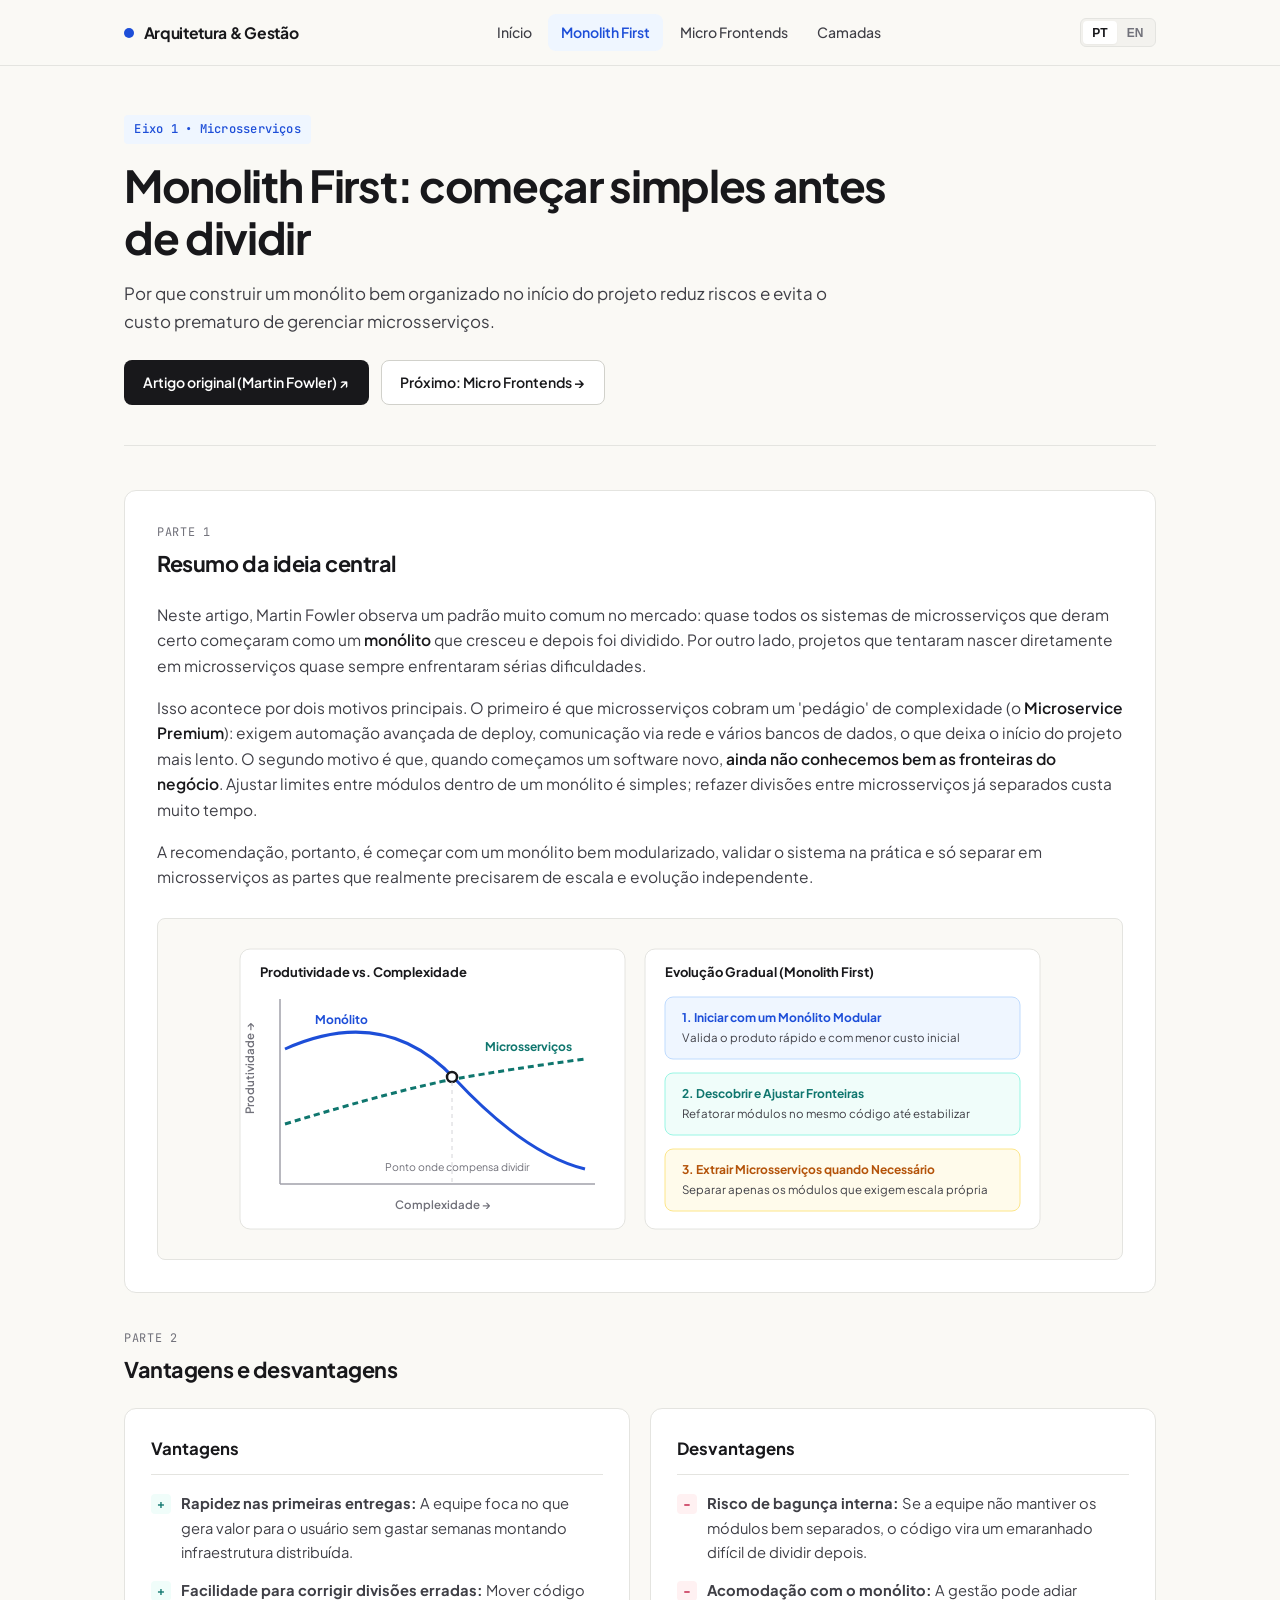
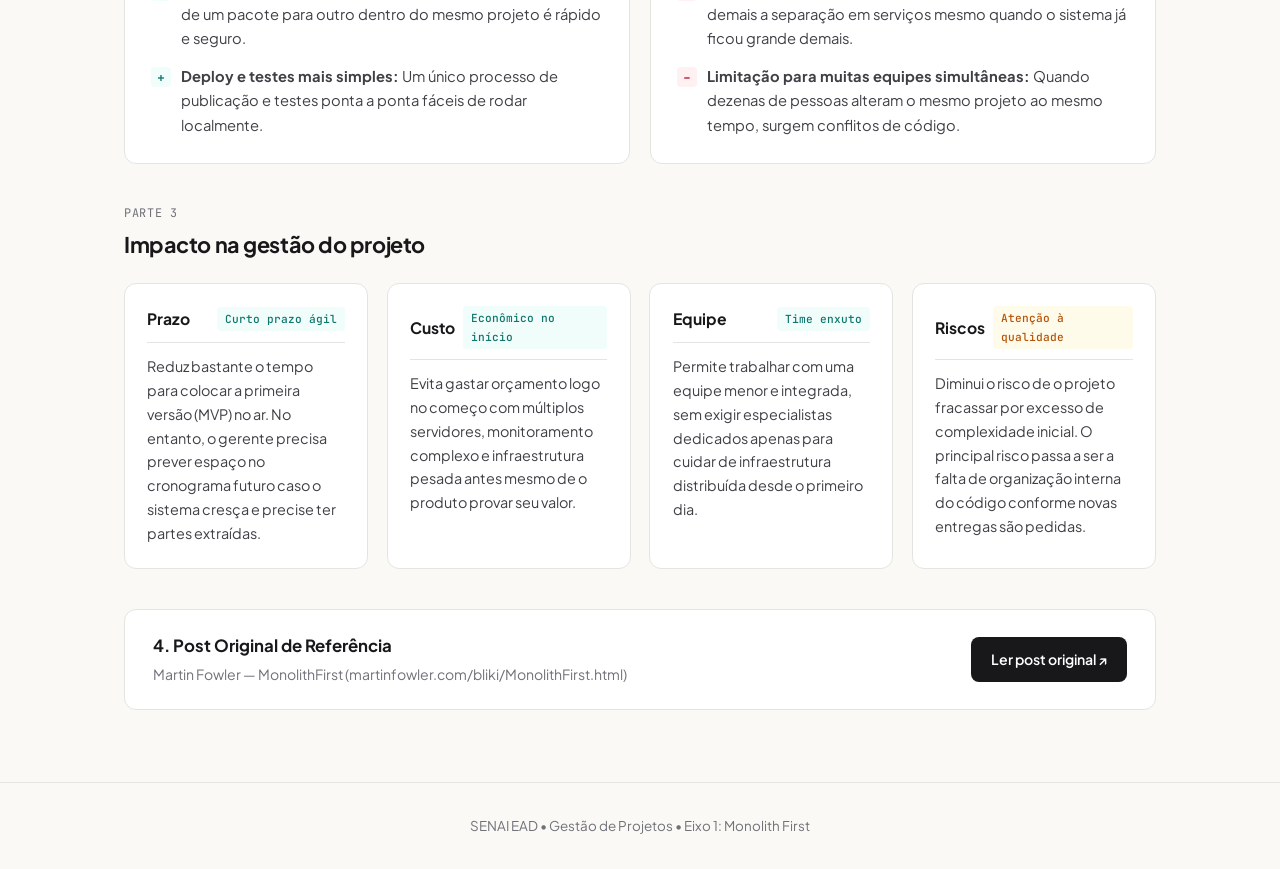
==== commit 65f083cd: "style: remove borda lateral azul do card de referência" ====
--- a/eixo1-monolith-first.html
+++ b/eixo1-monolith-first.html
@@ -7,7 +7,7 @@
   <link rel="preconnect" href="https://fonts.googleapis.com">
   <link rel="preconnect" href="https://fonts.gstatic.com" crossorigin>
   <link href="https://fonts.googleapis.com/css2?family=JetBrains+Mono:wght@500&family=Plus+Jakarta+Sans:wght@400;500;600;700&display=swap" rel="stylesheet">
-  <link rel="stylesheet" href="styles.css" />
+  <link rel="stylesheet" href="styles.css?v=4" />
 </head>
 <body>
   <header class="navbar">
@@ -269,6 +269,6 @@
     </p>
   </footer>
 
-  <script src="script.js"></script>
+  <script src="script.js?v=3"></script>
 </body>
 </html>
--- a/styles.css
+++ b/styles.css
@@ -640,7 +640,6 @@
 .original-banner {
   background: var(--bg-surface);
   border: 1px solid var(--border);
-  border-left: 4px solid var(--accent);
   border-radius: var(--radius-md);
   padding: 1.4rem 1.75rem;
   display: flex;
